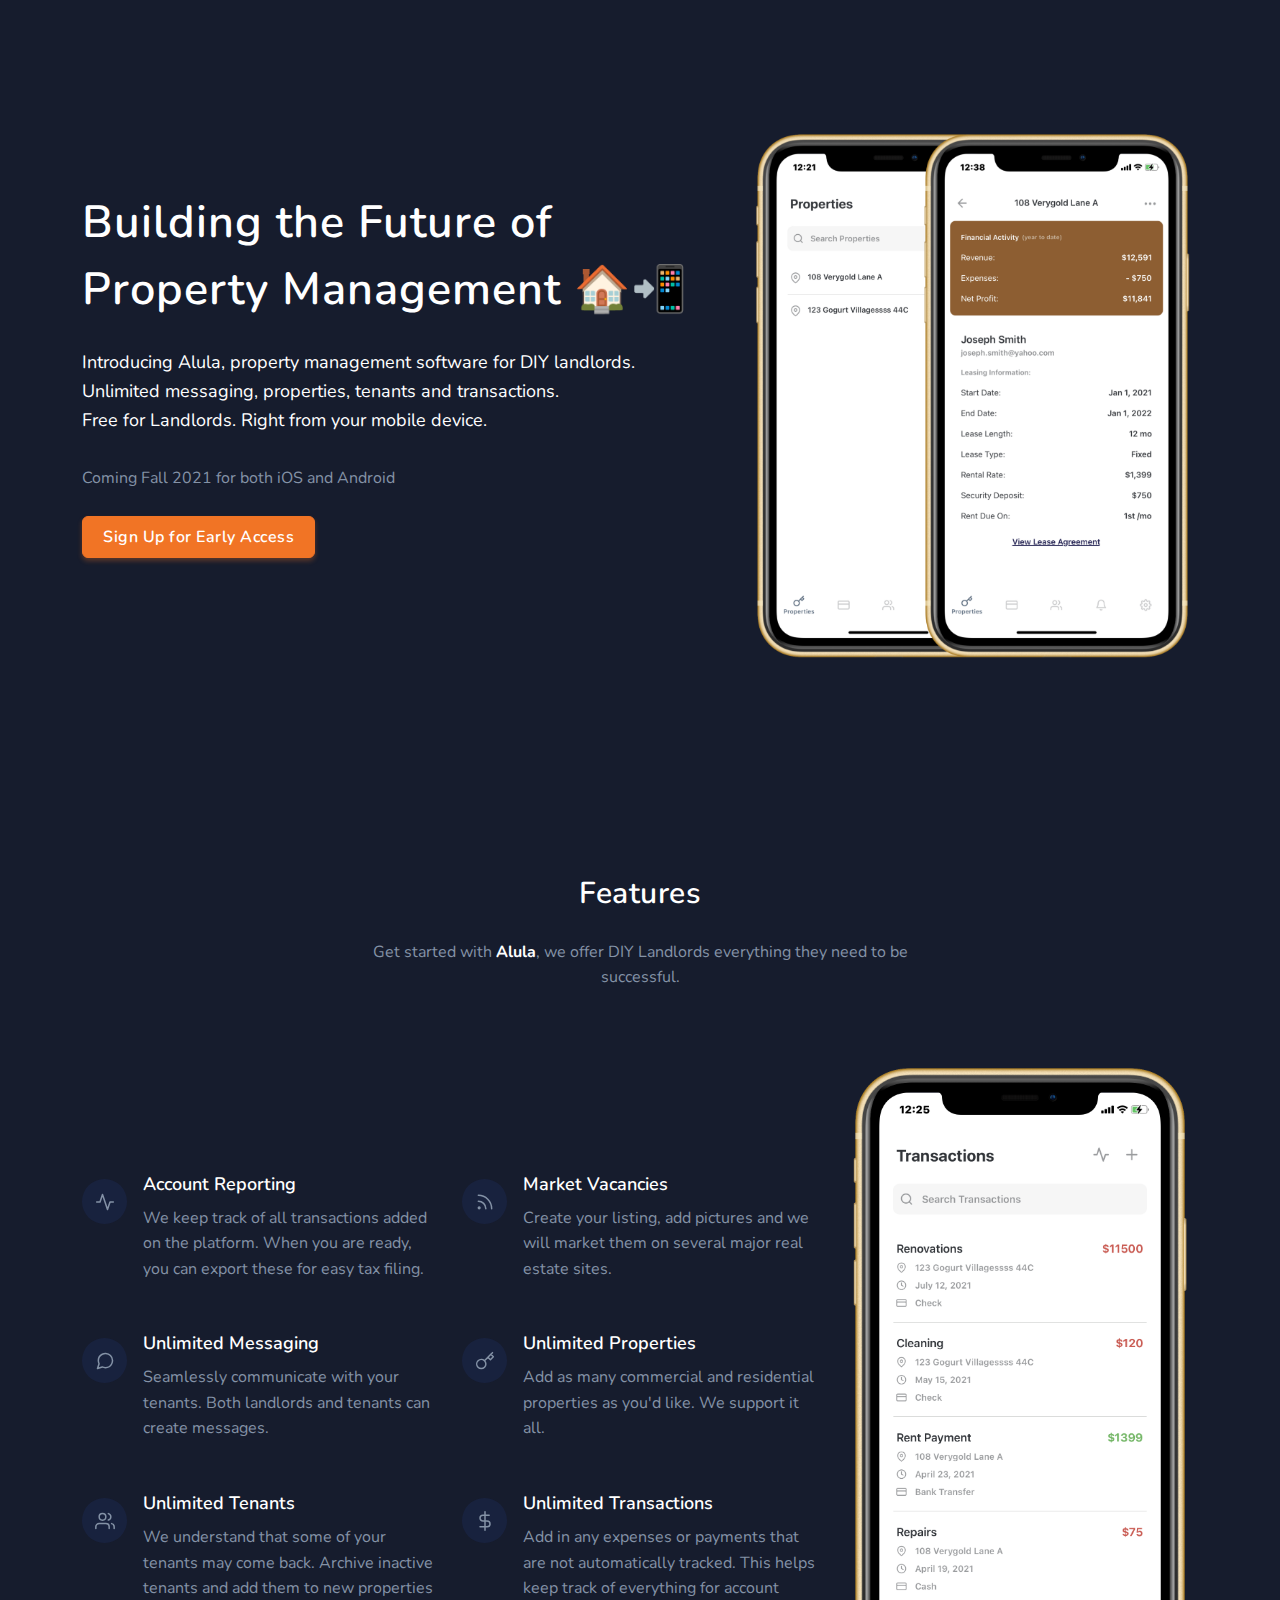
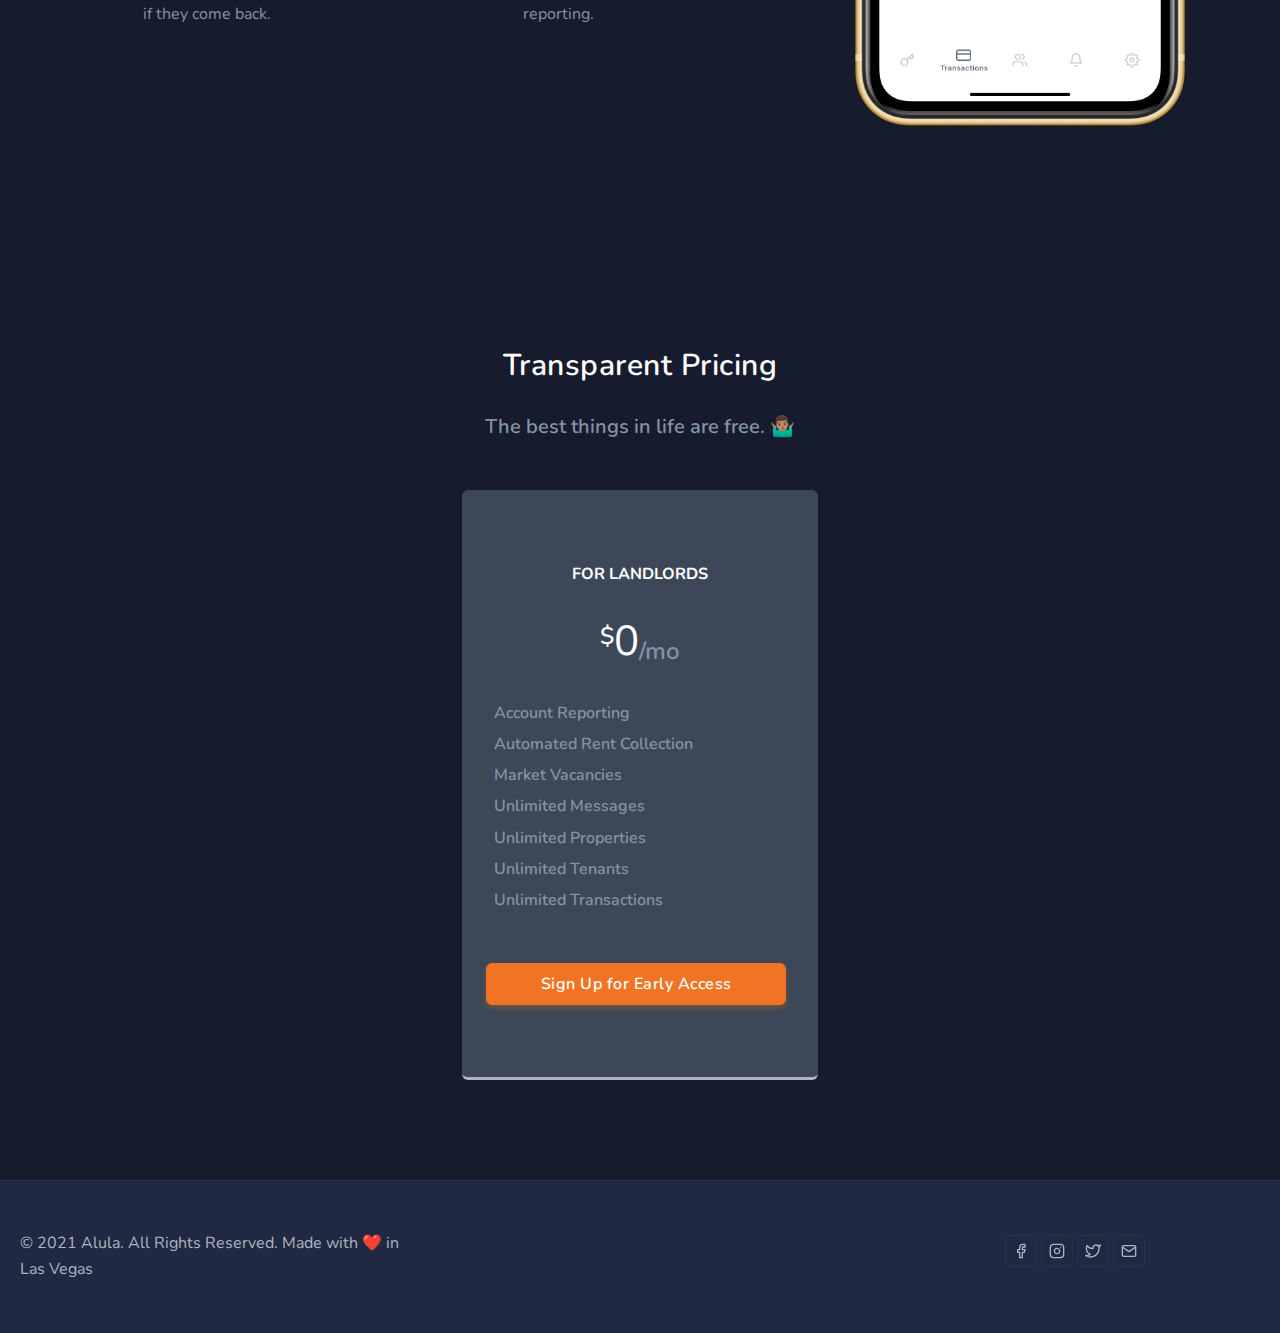
==== index.html @ 2b03d8ea "maybe its fixed" ====
<!DOCTYPE html>
<html lang="en">

    <head>
        <meta charset="utf-8" />
        <title>Property Management Software for DIY Landlords</title>
        <meta name="viewport" content="width=device-width, initial-scale=1.0">
        <meta name="description" content="Free Property Management Software for DIY Landlords" />
        <meta name="keywords" content="Property Management, Realestate, Software, Landlord, Tenant, Mobile" />
        <meta name="author" content="Kane Toomer" />
        <meta name="email" content="kane@alulapm.com" />
        <meta name="website" content="https://alulapm.com" />
        <meta name="Version" content="v1.0" />
        <!-- favicon -->
        <link rel="shortcut icon" href="./images/Logo_color.svg">
        <!-- Bootstrap -->
        <link href="css/bootstrap.min.css" rel="stylesheet" type="text/css" />
        <!-- tobii css -->
        <link href="css/tobii.min.css" rel="stylesheet" type="text/css" />
        <!-- Icons -->
        <link href="css/materialdesignicons.min.css" rel="stylesheet" type="text/css" />
        <link rel="stylesheet" href="https://unicons.iconscout.com/release/v3.0.6/css/line.css">
        <!-- Slider -->               
        <link rel="stylesheet" href="css/tiny-slider.css"/> 
        <!-- Main Css -->
        <link href="css/style.css" rel="stylesheet" type="text/css" id="theme-opt" />
        <link href="css/colors/default.css" rel="stylesheet" id="color-opt">
    </head>

    <body>
        <!-- LOADER -->
        <div id="preloader">
            <div id="status">
                <div class="spinner">
                    <div class="double-bounce1"></div>
                    <div class="double-bounce2"></div>
                </div>
            </div>
        </div>
        <!-- END LOADER -->
        
        <!-- NAVBAR START -->
        <header class="bg-black">
            <div class="container">
                <!-- Logo container-->
                <a href="index.html">
                    <img src="./images/logo_color.png" class="mt-2" height="65" alt="">
                </a>
                <!-- <div class="buy-button">
                    <a href="https://ul243oj69zu.typeform.com/to/nl8IbrWs" target="_blank">
                        <a href="javascript:void(0)" class="btn btn-primary login-btn-primary mt-2"><i class="uil uil-apple"></i> App Store</a>
                        <a href="javascript:void(0)" class="btn btn-outline-light login-btn-light mt-2"><i class="uil uil-apple"></i> App Store</a>
                        <a href="javascript:void(0)" class="btn btn-primary login-btn-primary mt-2"><i class="uil uil-google-play"></i> Play Store</a>
                        <a href="javascript:void(0)" class="btn btn-outline-light login-btn-light mt-2"><i class="uil uil-google-play"></i> Play Store</a>
                    </a>
                </div> -->
                <!--end login button-->
                <!-- End Logo container-->
                <!-- <div class="menu-extras">
                    <div class="menu-item"> -->
                        <!-- Mobile menu toggle-->
                        <!-- <a class="navbar-toggle" id="isToggle" onclick="toggleMenu()">
                            <div class="lines">
                                <span></span>
                                <span></span>
                                <span></span>
                            </div>
                        </a> -->
                        <!-- End mobile menu toggle-->
                    <!-- </div>
                </div> -->
        
                <!-- <div id="navigation"> -->
                    <!-- Navigation Menu-->   
                    <!-- <ul class="navigation-menu nav-light">                         -->

                        <!-- Features Tab -->
                        <!-- <li><a href="#features" class="sub-menu-item">Features</a></li> -->

                        <!-- Pricing Tab -->
                        <!-- <li><a href="#pricing" class="sub-menu-item">Pricing</a></li> -->

                        <!-- Contact Tab -->
                        <!-- <li><a href="#contact" class="sub-menu-item">Contact</a></li> -->

                        <!-- TENANTS TAB -->
                        <!-- <li class="has-submenu parent-menu-item">
                            <a href="javascript:void(0)">For Tenants</a><span class="menu-arrow"></span>
                            <ul class="submenu">
                                <li><a href="javascript:void(0)" class="sub-menu-item"></i>Download for iOS</a></li>
                                <li><a href="javascript:void(0)" class="sub-menu-item"></i>Download for Android</a></li>
                            </ul>
                        </li> -->

                        <!-- RESOURCES TAB -->
                        <!-- <li class="has-submenu parent-menu-item">
                            <a href="javascript:void(0)">Resources</a><span class="menu-arrow"></span>
                            <ul class="submenu">
                                <li><a href="javascript:void(0)" class="sub-menu-item">How to Add Properties</a></li>
                                <li><a href="javascript:void(0)" class="sub-menu-item">How to Add Expenses</a></li>
                                <li><a href="javascript:void(0)" class="sub-menu-item">How to Add Tenants</a></li>
                                <li><a href="javascript:void(0)" class="sub-menu-item">How to Enable Notifications</a></li>
                                <li><a href="javascript:void(0)" class="sub-menu-item">How to Export Reports</a></li>
                                <li><a href="javascript:void(0)" class="sub-menu-item">How to Update Payment Info</a></li>
                            </ul>
                        </li> -->

                    <!-- </ul> -->
                    <!--end navigation menu-->
                <!-- </div> -->
                <!--end navigation-->
            </div>
            <!--end container-->
        </header>
        <!--end header-->
        <!-- END NAVBAR -->
        <!-- Hero Start -->
        <section class="bg-half-100 bg-black" style="background: url('') center;">
            <div class="container">
                <div class="row align-items-center">
                    <div class="col-lg-7 col-sm-12">
                        <div class="title-heading">
                            <h1 class="heading text-white mb-4">Building the Future of Property Management 🏠📲</h1>
                            <p class="para-desc text-white">Introducing Alula, property management software for DIY landlords. <br> Unlimited messaging, properties, tenants and transactions. <br>Free for Landlords. Right from your mobile device.</p>
                            <div class="mt-4 pt-2">
                                <p class="text-muted">Coming Fall 2021 for both iOS and Android</p>
                                <a href="https://ul243oj69zu.typeform.com/to/nl8IbrWs" class="btn btn-warning my-2 mb-5 me-2">Sign Up for Early Access</a>
                                <!-- <p class="text-white">For DIY Landlords, Download Alula:</p>
                                <a href="javascript:void(0)" class="btn btn-outline-light my-2 mb-5 me-2"><i class="uil uil-apple"></i> App Store</a>
                                <a href="javascript:void(0)" class="btn btn-outline-light mt-2 mb-5 me-2"><i class="uil uil-google-play"></i> Play Store</a> -->
                            </div>
                        </div>
                    </div><!--end col-->

                    <div class="col-lg-5 col-md-6 col-12">
                        <img src="./images/MockUpGroup.png" alt="" class="img-fluid">
                    </div><!--end col-->
                </div><!--end row-->
            </div> <!--end container-->
        </section><!--end section-->
        <!-- <div class="position-relative">
            <div class="shape overflow-hidden text-white">
                <svg viewBox="0 0 2880 48" fill="none" xmlns="http://www.w3.org/2000/svg">
                    <path d="M0 48H1437.5H2880V0H2160C1442.5 52 720 0 720 0H0V48Z" fill="currentColor"></path>
                </svg>
            </div>
        </div> -->
        <!-- END HERO -->

        <!-- Features Start -->
        <section class="section bg-black" id="features">
            <div class="container">
                <div class="row justify-content-center">
                    <div class="col-12 text-center">
                        <div class="section-title mb-4 pb-2">
                            <h4 class="title text-white mb-4">Features</h4>
                            <p class="text-muted para-desc mb-0 mx-auto">Get started with <span class="text-white fw-bold">Alula</span>, we offer DIY Landlords everything they need to be successful.</p>
                        </div>
                    </div><!--end col-->
                </div><!--end row-->

                <div class="row justify-content-center align-items-center">
                    <div class="col-lg-8 col-md-8">
                        <div class="row mt-4 pt-2">

                            <!-- Account Reporting -->
                            <div class="col-md-6 col-12">
                                <div class="d-flex features pt-4 pb-4">
                                    <div class="icon text-center rounded-circle text-primary me-3 mt-2">
                                        <i data-feather="activity" class="fea icon-ex-md text-muted"></i>
                                    </div>
                                    <div class="flex-1">
                                        <h4 class="title text-white">Account Reporting</h4>
                                        <p class="text-muted para mb-0">We keep track of all transactions added on the platform. When you are ready, you can export these for easy tax filing.</p>
                                    </div>
                                </div>
                            </div><!--end col-->
                            
                            <!-- Marketing Vacancies -->
                            <div class="col-md-6 col-12">
                                <div class="d-flex features pt-4 pb-4">
                                    <div class="icon text-center rounded-circle text-primary me-3 mt-2">
                                        <i data-feather="rss" class="fea icon-ex-md text-muted"></i>
                                    </div>
                                    <div class="flex-1">
                                        <h4 class="title text-white">Market Vacancies</h4>
                                        <p class="text-muted para mb-0">Create your listing, add pictures and we will market them on several major real estate sites.</p>
                                    </div>
                                </div>
                            </div>
                            
                            <div class="col-md-6 col-12">
                                <div class="d-flex features pt-4 pb-4">
                                    <div class="icon text-center rounded-circle text-primary me-3 mt-2">
                                        <i data-feather="message-circle" class="fea icon-ex-md text-muted"></i>
                                    </div>
                                    <div class="flex-1">
                                        <h4 class="title text-white">Unlimited Messaging</h4>
                                        <p class="text-muted para mb-0">Seamlessly communicate with your tenants. Both landlords and tenants can create messages.</p>
                                    </div>
                                </div>
                            </div><!--end col-->
                            
                            <div class="col-md-6 col-12">
                                <div class="d-flex features pt-4 pb-4">
                                    <div class="icon text-center rounded-circle text-primary me-3 mt-2">
                                        <i data-feather="key" class="fea icon-ex-md text-muted"></i>
                                    </div>
                                    <div class="flex-1">
                                        <h4 class="title text-white">Unlimited Properties</h4>
                                        <p class="text-muted para mb-0">Add as many commercial and residential properties as you'd like. We support it all.</p>
                                    </div>
                                </div>
                            </div><!--end col-->
                            
                            <div class="col-md-6 col-12">
                                <div class="d-flex features pt-4 pb-4">
                                    <div class="icon text-center rounded-circle text-primary me-3 mt-2">
                                        <i data-feather="users" class="fea icon-ex-md text-muted"></i>
                                    </div>
                                    <div class="flex-1">
                                        <h4 class="title text-white">Unlimited Tenants</h4>
                                        <p class="text-muted para mb-0">We understand that some of your tenants may come back. Archive inactive tenants and add them to new properties if they come back.</p>
                                    </div>
                                </div>
                            </div><!--end col-->
                            
                            <div class="col-md-6 col-12">
                                <div class="d-flex features pt-4 pb-4">
                                    <div class="icon text-center rounded-circle text-primary me-3 mt-2">
                                        <i data-feather="dollar-sign" class="fea icon-ex-md text-muted"></i>
                                    </div>
                                    <div class="flex-1">
                                        <h4 class="title text-white">Unlimited Transactions</h4>
                                        <p class="text-muted para mb-0">Add in any expenses or payments that are not automatically tracked. This helps keep track of everything for account reporting.</p>
                                    </div>
                                </div>
                            </div><!--end col-->
                        </div><!--end row-->
                    </div><!--end col-->

                    <div class="col-lg-4 col-md-4 col-12 mt-4 pt-2 text-center text-md-end">
                        <img src="./images/transactionMockUp.png" class="img-fluid" alt="">
                    </div><!--end col-->
                </div><!--end row-->
            </div><!--end container-->
        </section><!--end section-->
        <!-- Feature End -->

        
        <!-- Price Start -->
        <section class="section bg-black" id="pricing">
            <div class="container">
                <div class="row justify-content-center">
                    <div class="col-12 text-center">
                        <div class="section-title mb-4 pb-2">
                            <h4 class="title text-white mb-4">Transparent Pricing</h4>
                            <h5 class="text-muted para-desc mb-0 mx-auto">The best things in life are free. 🤷🏽‍♂️</h5>
                        </div>
                    </div><!--end col-->
                </div><!--end row-->

                <div class="row align-items-center">
                    <div class="col-md-4 col-12 mt-4 pt-2"></div><!--end col-->

                    <div class="col-md-4 col-12 mt-2 pt-2">
                        <div class="card pricing-rates bg-dark py-5 border-0 rounded">
                            <div class="card-body">
                                <h6 class="title fw-bold text-uppercase text-white mb-4 text-center">For Landlords</h6>
                                <div class="d-flex justify-content-center mb-4">
                                    <span class="h4 mb-0 mt-2 text-white">$</span>
                                    <span class="price h1 mb-0 text-white">0</span>
                                    <span class="h4 align-self-end mb-1 text-muted">/mo</span>
                                </div>
                                
                                <ul class="list-unstyled mb-0 ps-0">
                                    <li class="h6 text-muted mb-0"><span class="text-white h5 me-2"><i class="uil uil-check-circle align-middle"></i></span>Account Reporting</li>
                                    <li class="h6 text-muted mb-0"><span class="text-white h5 me-2"><i class="uil uil-check-circle align-middle"></i></span>Automated Rent Collection</li>
                                    <li class="h6 text-muted mb-0"><span class="text-white h5 me-2"><i class="uil uil-check-circle align-middle"></i></span>Market Vacancies</li>
                                    <li class="h6 text-muted mb-0"><span class="text-white h5 me-2"><i class="uil uil-check-circle align-middle"></i></span>Unlimited Messages</li>
                                    <li class="h6 text-muted mb-0"><span class="text-white h5 me-2"><i class="uil uil-check-circle align-middle"></i></span>Unlimited Properties</li>
                                    <li class="h6 text-muted mb-0"><span class="text-white h5 me-2"><i class="uil uil-check-circle align-middle"></i></span>Unlimited Tenants</li>
                                    <li class="h6 text-muted mb-0"><span class="text-white h5 me-2"><i class="uil uil-check-circle align-middle"></i></span>Unlimited Transactions</li>
                                </ul>
                                <a href="https://ul243oj69zu.typeform.com/to/nl8IbrWs" class="btn btn-warning mt-5 me-2 d-flex justify-content-center">Sign Up for Early Access</a>
                            </div>
                        </div>
                    </div><!--end col-->
                </div><!--end row-->
            </div><!--end container-->
        </section><!--end section-->
        <!-- Price End -->
        
        
        <!-- CONTACT -->
        <!-- <section class='section bg-light' id='contact'>
            <div class="row pt-md-4 justify-content-center">
                <div class="col-12 text-center">
                    <div class="section-title">
                        <h4 class="title mb-4">Want to get in touch?</h4>
                    </div>
                </div>
            </div>

            <div class="container mt-100 mt-60 pb-5">
                <div class="row align-items-center">
                    <div class="col-lg-5 col-md-6 mt-4 mt-sm-0 pt-2 pt-sm-0 order-2 order-md-1">
                        <img src="./images/contact.svg" class="img-fluid rounded-md shadow-lg" alt="">
                    </div>

                    <div class="col-lg-7 col-md-6 order-1 order-md-2">
                        <div class="title-heading ms-lg-4">
                            <h4 class="mb-4">Contact Details</h4>
                            <p class="text-muted mb-0 para-desc">Get started with <span class="text-primary fw-bold">Alula</span>, we provide everything you need to be successful as an independent landlord.</p>
                            <div class="d-flex contact-detail align-items-center mt-3">
                                <div class="icon">
                                    <i data-feather="mail" class="fea icon-m-md text-dark me-3"></i>
                                </div>
                                <div class="flex-1 content">
                                    <h6 class="title fw-bold mb-0">For All Inquiries</h6>
                                    <a href="mailto:kane@alulapm.com" class="text-primary">kane@alulapm.com</a>
                                </div>
                            </div> -->

                            <!-- <div class="d-flex contact-detail align-items-center mt-3">
                                <div class="icon">
                                    <i data-feather="help-circle" class="fea icon-m-md text-dark me-3"></i>
                                </div>
                                <div class="flex-1 content">
                                    <h6 class="title fw-bold mb-0">Help & Support</h6>
                                    <a href="mailto:kane@alulapm.com" class="text-primary">support@alulapm.com</a>
                                </div>
                            </div> -->
                            
                            <!-- <div class="d-flex contact-detail align-items-center mt-3">
                                <div class="icon">
                                    <i data-feather="phone" class="fea icon-m-md text-dark me-3"></i>
                                </div>
                                <div class="flex-1 content">
                                    <h6 class="title fw-bold mb-0">Phone</h6>
                                    <a href="tel:+1534-468-854" class="text-primary">+1 534-468-854</a>
                                </div>
                            </div> -->
                            
                            <!-- <div class="d-flex contact-detail align-items-center mt-3">
                                <div class="icon">
                                    <i data-feather="map-pin" class="fea icon-m-md text-dark me-3"></i>
                                </div>
                                <div class="flex-1 content">
                                    <h6 class="title fw-bold mb-0">Mailing Address</h6>
                                    <a class="text-primary">555 Main Pkwy, Las Vegas, NV, 89107</a>
                                </div>
                            </div> -->
                        <!-- </div>
                    </div>
                </div>
            </div>
        </section> -->
        <!-- CONTACT END -->

        <!-- <div class="position-relative">
            <div class="shape overflow-hidden text-footer">
                <svg viewBox="0 0 2880 48" fill="none" xmlns="http://www.w3.org/2000/svg">
                    <path d="M0 48H1437.5H2880V0H2160C1442.5 52 720 0 720 0H0V48Z" fill="currentColor"></path>
                </svg>
            </div>
        </div> -->

        <!-- Footer Start -->
        <!-- <footer class="footer">
            <div class="container">
                <div class="row">
                    <div class="col-lg-4 col-12 mb-0 mb-md-4 pb-0 pb-md-2">
                        <a href="#" class="logo-footer">
                            <img src="./images/logo.svg" height="80" alt="">
                        </a>
                        <p class="mt-4">Property Management Software for DIY Landlords.</p>
                        <ul class="list-unstyled social-icon foot-social-icon mb-4 mt-4">
                            <li class="list-inline-item"><a href="https://www.facebook.com/alulapropertymanagement" class="rounded"><i data-feather="facebook" class="fea icon-sm fea-social"></i></a></li>
                            <li class="list-inline-item"><a href="https://www.instagram.com/alulapm/" class="rounded"><i data-feather="instagram" class="fea icon-sm fea-social"></i></a></li>
                            <li class="list-inline-item"><a href="https://www.linkedin.com/company/alulapm/" class="rounded"><i data-feather="linkedin" class="fea icon-sm fea-social"></i></a></li>
                            <li class="list-inline-item"><a href="https://twitter.com/AlulaPM" class="rounded"><i data-feather="twitter" class="fea icon-sm fea-social"></i></a></li>
                            <li class="list-inline-item"><a href="" class="rounded"><i data-feather="mail" class="fea icon-sm fea-social"></i></a></li>
                        </ul>
                        <p class="text-white">Download Alula's Landlord App:</p>
                        <a href="javascript:void(0)" class="btn btn-outline-light mt-2 me-2"><i class="uil uil-apple"></i> App Store</a>
                        <a href="javascript:void(0)" class="btn btn-outline-light mt-2 me-2"><i class="uil uil-google-play"></i> Play Store</a>
                    </div> -->

                    <!-- EMPTY COLUMN -->
                    <!-- <div class="col-lg-2 col-md-4 col-12 mt-4 mt-sm-0 pt-2 pt-sm-0"></div> -->

                    <!-- DIY LANDLORD COLUMN -->
                    <!-- <div class="col-lg-4 col-md-4 col-12 mt-4 mt-sm-0 pt-2 pt-sm-0">
                        <h6 class="text-light footer-head">For Landlords</h6>
                        <ul class="list-unstyled footer-list mt-4">
                            <li><a href="javascript:void(0)" class="text-foot"><i class="uil uil-angle-right-b me-1"></i>Features</a></li>
                            <li><a href="javascript:void(0)" class="text-foot"><i class="uil uil-angle-right-b me-1"></i>Pricing</a></li>
                            <li><a href="javascript:void(0)" class="text-foot"><i class="uil uil-angle-right-b me-1"></i>Resources</a></li>
                        </ul>

                        <h6 class="text-light footer-head mt-4">For Tenants</h6>
                        <ul class="list-unstyled footer-list mt-4">
                            <li><a href="javascript:void(0)" class="text-foot"><i class="uil uil-angle-right-b me-1"></i>Download iOS</a></li>
                            <li><a href="javascript:void(0)" class="text-foot"><i class="uil uil-angle-right-b me-1"></i>Download Android</a></li>
                        </ul>
                    </div> -->

                    <!-- COMPANY COLUMN -->
                    <!-- <div class="col-lg-2 col-md-4 col-12 mt-4 mt-sm-0 pt-2 pt-sm-0">
                        <h6 class="text-light footer-head">Company</h6>
                        <ul class="list-unstyled footer-list mt-4">
                            <li><a href="javascript:void(0)" class="text-foot"><i class="uil uil-angle-right-b me-1"></i> About us</a></li>
                            <li><a href="javascript:void(0)" class="text-foot"><i class="uil uil-angle-right-b me-1"></i> Careers</a></li>
                            <li><a href="#features" class="text-foot"><i class="uil uil-angle-right-b me-1"></i>Features</a></li>
                            <li><a href="#pricing" class="text-foot"><i class="uil uil-angle-right-b me-1"></i>Pricing</a></li>
                            <li><a href="#contact" class="text-foot"><i class="uil uil-angle-right-b me-1"></i> Contact</a></li>
                            <li><a href="javascript:void(0)" class="text-foot"><i class="uil uil-angle-right-b me-1"></i> FAQ</a></li>
                            <li><a href="javascript:void(0)" class="text-foot"><i class="uil uil-angle-right-b me-1"></i> Press</a></li>
                            <li><a href="javascript:void(0)" class="text-foot"><i class="uil uil-angle-right-b me-1"></i> Privacy Policy</a></li>
                            <li><a href="javascript:void(0)" class="text-foot"><i class="uil uil-angle-right-b me-1"></i> Terms of Services</a></li>
                        </ul>
                    </div>
                    
                </div>
            </div>
        </footer> -->

        <footer class="footer footer-bar">
            <div class="container-fluid text-center mx-2">
                <div class="row align-items-center">
                    <div class="col-sm-4">
                        <div class="text-sm-start">
                            <p class="mb-0">© 2021 Alula. All Rights Reserved. Made with ❤️ in Las Vegas</p>
                        </div>
                    </div><!--end col-->
                    <div class="col-sm-4"></div>
                    <div class="col-sm-4">
                        <ul class="list-unstyled social-icon foot-social-icon mb-4 mt-4">
                            <li class="list-inline-item"><a href="https://www.facebook.com/alulapropertymanagement" class="rounded"><i data-feather="facebook" class="fea icon-sm fea-social"></i></a></li>
                            <li class="list-inline-item"><a href="https://www.instagram.com/alulapm/" class="rounded"><i data-feather="instagram" class="fea icon-sm fea-social"></i></a></li>
                            <!-- <li class="list-inline-item"><a href="https://www.linkedin.com/company/alulapm/" class="rounded"><i data-feather="linkedin" class="fea icon-sm fea-social"></i></a></li> -->
                            <li class="list-inline-item"><a href="https://twitter.com/AlulaPM" class="rounded"><i data-feather="twitter" class="fea icon-sm fea-social"></i></a></li>
                            <li class="list-inline-item"><a href="mailto:kane@alulapm.com" class="rounded"><i data-feather="mail" class="fea icon-sm fea-social"></i></a></li>
                        </ul>
                    </div><!--end col-->
                    
                </div><!--end row-->
            </div><!--end container-->
        </footer><!--end footer-->
        <!-- Footer End -->

        <!-- Back to top -->
        <a href="#" onclick="topFunction()" id="back-to-top" class="btn btn-icon btn-primary back-to-top"><i data-feather="arrow-up" class="icons"></i></a>
        <!-- Back to top -->

        

        <!-- javascript -->
        <script src="js/bootstrap.bundle.min.js"></script>
        <!-- SLIDER -->
        <script src="js/tiny-slider.js "></script>
        <!-- tobii js -->
        <script src="js/tobii.min.js "></script>
        <!-- Icons -->
        <script src="js/feather.min.js"></script>
        <!-- Main Js -->
        <script src="js/plugins.init.js"></script><!--Note: All init js like tiny slider, counter, countdown, maintenance, lightbox, gallery, swiper slider, aos animation etc.-->
        <script src="js/app.js"></script><!--Note: All important javascript like page loader, menu, sticky menu, menu-toggler, one page menu etc. -->
    </body>
</html>
---- css/tobii.min.css ----
:root{--base-font-size:18px;--transition-duration:0.3s;--transition-timing-function:cubic-bezier(0.19,1,0.22,1);--zoom-icon-background:rgba(25,41,56,0.94);--zoom-icon-color:#fff;--lightbox-background:rgba(25,41,56,0.94);--lightbox-z-index:1337;--caption-background:hsla(0,0%,100%,0.94);--caption-color:#192938;--counter-background:transparent;--counter-color:#fff;--button-background:transparent;--button-color:#fff;--loader-color:#fff;--slide-max-height:85vh;--slide-max-width:85vw}.tobii-zoom{border:0;box-shadow:none;display:inline-block;position:relative;text-decoration:none}.tobii-zoom img{display:block}.tobii-zoom__icon{align-items:center;background-color:var(--zoom-icon-background);top:.44444em;color:var(--zoom-icon-color);display:flex;height:1.77778em;justify-content:center;line-height:1;position:absolute;right:.44444em;width:1.77778em}.tobii-zoom__icon svg{fill:none;height:1.33333em;pointer-events:none;stroke-linecap:round;stroke-linejoin:round;stroke-width:1.5;stroke:currentColor;width:1.33333em}.tobii-is-open{overflow-y:hidden}.tobii{background-color:var(--lightbox-background);bottom:0;box-sizing:border-box;contain:strict;font-size:var(--base-font-size);left:0;line-height:1.5;overflow:hidden;position:fixed;right:0;top:0;z-index:var(--lightbox-z-index)}.tobii[aria-hidden=true]{display:none}.tobii *,.tobii :after,.tobii :before{box-sizing:inherit}.tobii__slider{bottom:0;left:0;position:absolute;right:0;top:0;will-change:transform}.tobii__slider[aria-hidden=true]{display:none}@media screen and (prefers-reduced-motion:no-preference){.tobii__slider--animate:not(.tobii__slider--is-dragging){transition-duration:var(--transition-duration);transition-property:transform;transition-timing-function:var(--transition-timing-function)}}.tobii__slider--is-draggable [data-type]{cursor:grab}.tobii__slider--is-dragging [data-type]{cursor:grabbing}.tobii__slide{align-items:center;display:flex;height:100%;justify-content:center;width:100%}.tobii__slide:not(.tobii__slide--is-active){visibility:hidden}@media screen and (prefers-reduced-motion:no-preference){.tobii__slide:not(.tobii__slide--is-active){transition-duration:var(--transition-duration);transition-property:visibility;transition-timing-function:var(--transition-timing-function)}}.tobii__slide [data-type]{max-height:var(--slide-max-height);max-width:var(--slide-max-width);overflow:hidden;overflow-y:auto;overscroll-behavior:contain}.tobii__slide iframe,.tobii__slide video{display:block!important}.tobii__slide figure{margin:0;position:relative}.tobii__slide figure>img{display:block;height:auto;max-height:var(--slide-max-height);max-width:var(--slide-max-width);width:auto}.tobii__slide figure>figcaption{background-color:var(--caption-background);bottom:0;color:var(--caption-color);padding:.22222em .44444em;position:absolute;white-space:pre-wrap;width:100%}.tobii__slide [data-type=html] video{cursor:auto;max-height:var(--slide-max-height);max-width:var(--slide-max-width)}.tobii__slide [data-type=iframe]{-webkit-overflow-scrolling:touch;transform:translateZ(0)}.tobii__slide [data-type=iframe] iframe{height:var(--slide-max-height);width:var(--slide-max-width)}.tobii__btn{-webkit-appearance:none;appearance:none;background-color:var(--button-background);border:.05556em solid transparent;color:var(--button-color);cursor:pointer;font:inherit;line-height:1;margin:0;opacity:.5;padding:0;position:absolute;touch-action:manipulation;will-change:opacity;z-index:1}@media screen and (prefers-reduced-motion:no-preference){.tobii__btn{transition-duration:var(--transition-duration);transition-property:opacity,transform;transition-timing-function:var(--transition-timing-function);will-change:opacity,transform}}.tobii__btn svg{fill:none;height:3.33333em;pointer-events:none;stroke-linecap:round;stroke-linejoin:round;stroke-width:1;stroke:currentColor;width:3.33333em}.tobii__btn:active,.tobii__btn:focus,.tobii__btn:hover{opacity:1}.tobii__btn--next,.tobii__btn--previous{top:50%;transform:translateY(-50%)}.tobii__btn--previous{left:.88889em}.tobii__btn--next{right:.88889em}.tobii__btn--close{right:.88889em;top:.88889em}.tobii__btn:disabled,.tobii__btn[aria-hidden=true]{display:none}.tobii__counter{background-color:var(--counter-background);color:var(--counter-color);font-size:1.11111em;left:1em;line-height:1;position:absolute;top:2.22222em;z-index:1}.tobii__counter[aria-hidden=true]{display:none}.tobii__loader{display:inline-block;height:5.55556em;left:50%;position:absolute;top:50%;transform:translate(-50%,-50%);width:5.55556em}.tobii__loader:before{animation:spin 1s infinite;border-radius:100%;border:.22222em solid #949ba3;border-top:.22222em solid var(--loader-color);bottom:0;content:"";left:0;position:absolute;right:0;top:0;z-index:1}@keyframes spin{to{transform:rotate(1turn)}}
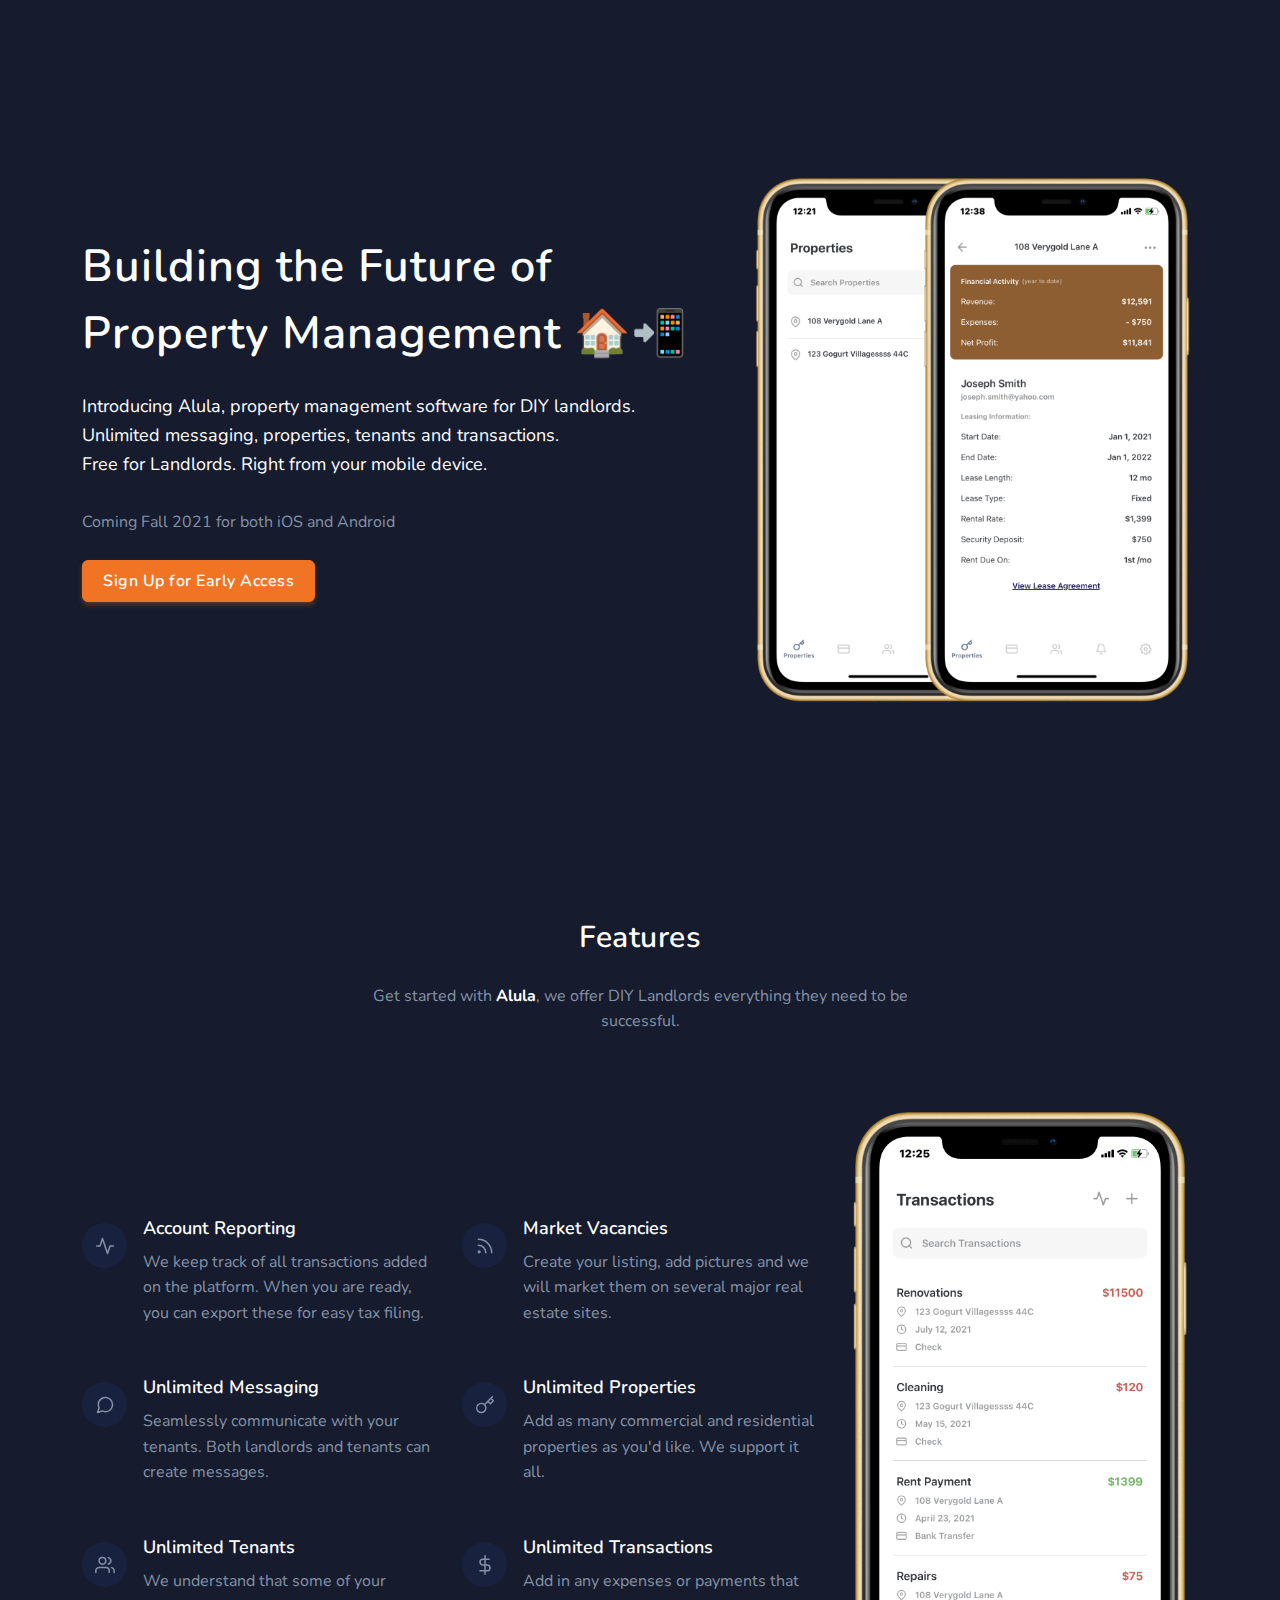
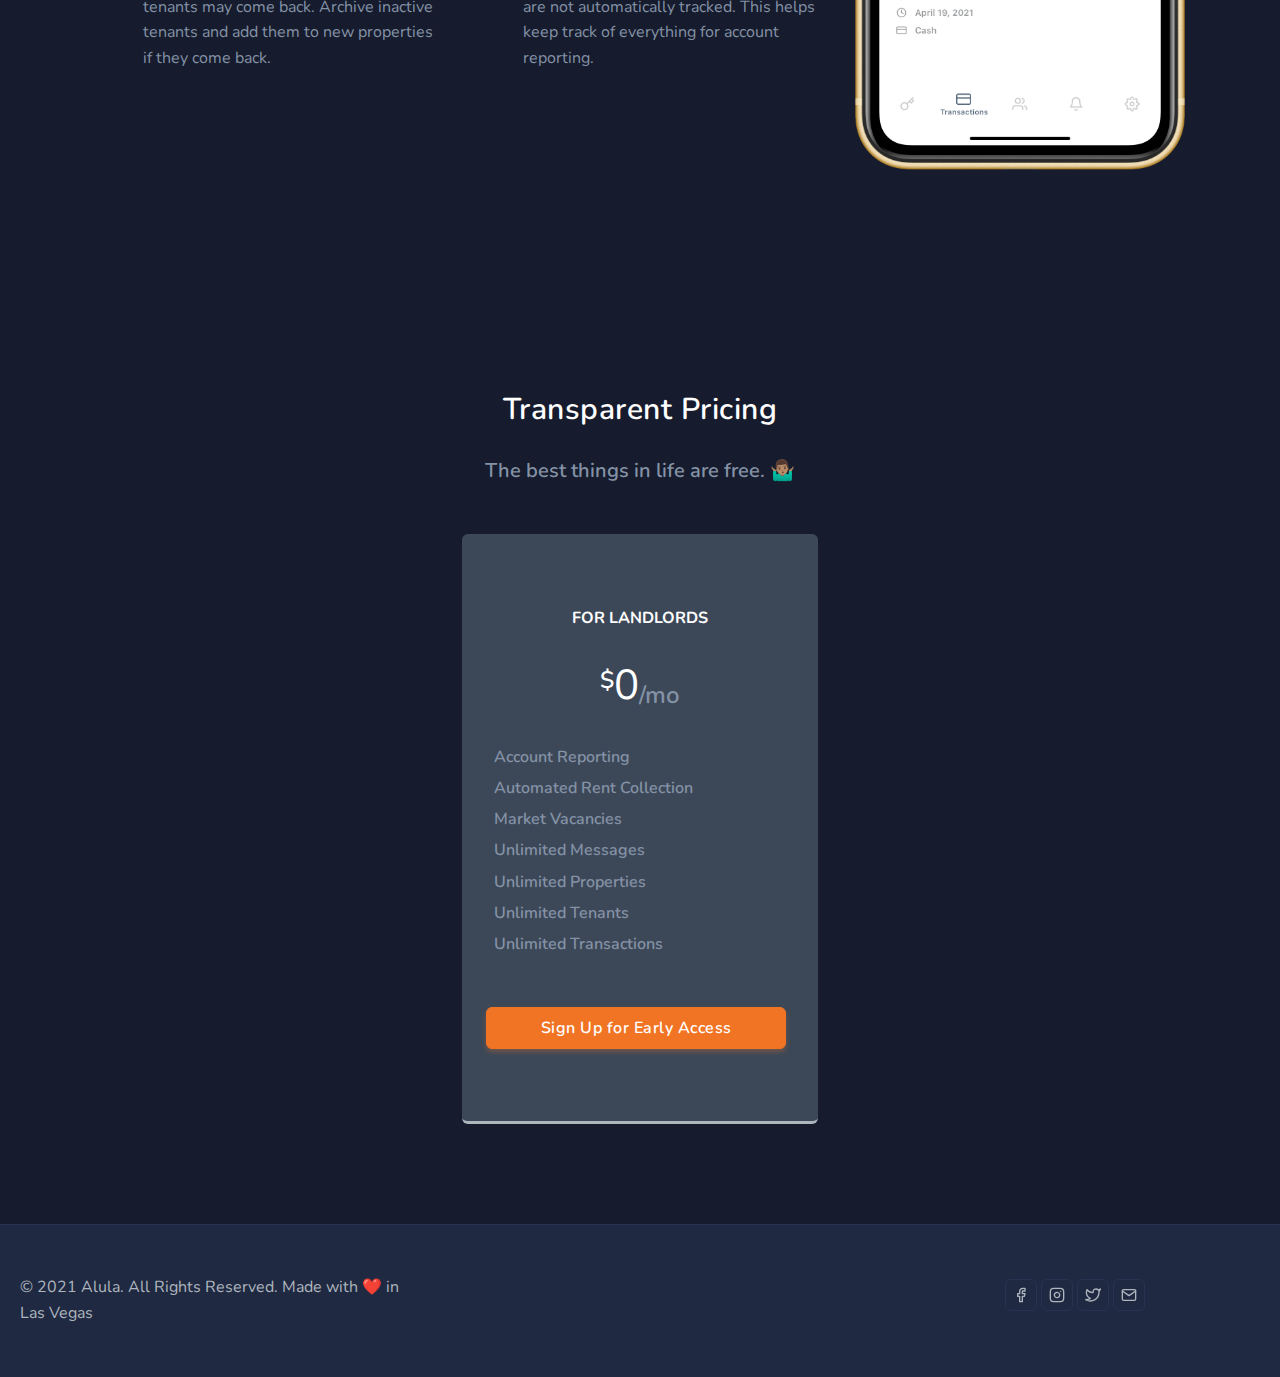
==== commit 12de7274: "well well well" ====
--- a/index.html
+++ b/index.html
@@ -44,8 +44,10 @@
         <header class="bg-black">
             <div class="container">
                 <!-- Logo container-->
-                <a href="index.html">
-                    <img src="./images/logo_color.png" class="mt-2" height="65" alt="">
+                <a class="logo" href="index.html">
+                    <span class="logo-light-mode">
+                        <img src="./images/logo_color.png" class="l-light l-dark mt-2" height="65" alt="">
+                    </span>
                 </a>
                 <!-- <div class="buy-button">
                     <a href="https://ul243oj69zu.typeform.com/to/nl8IbrWs" target="_blank">
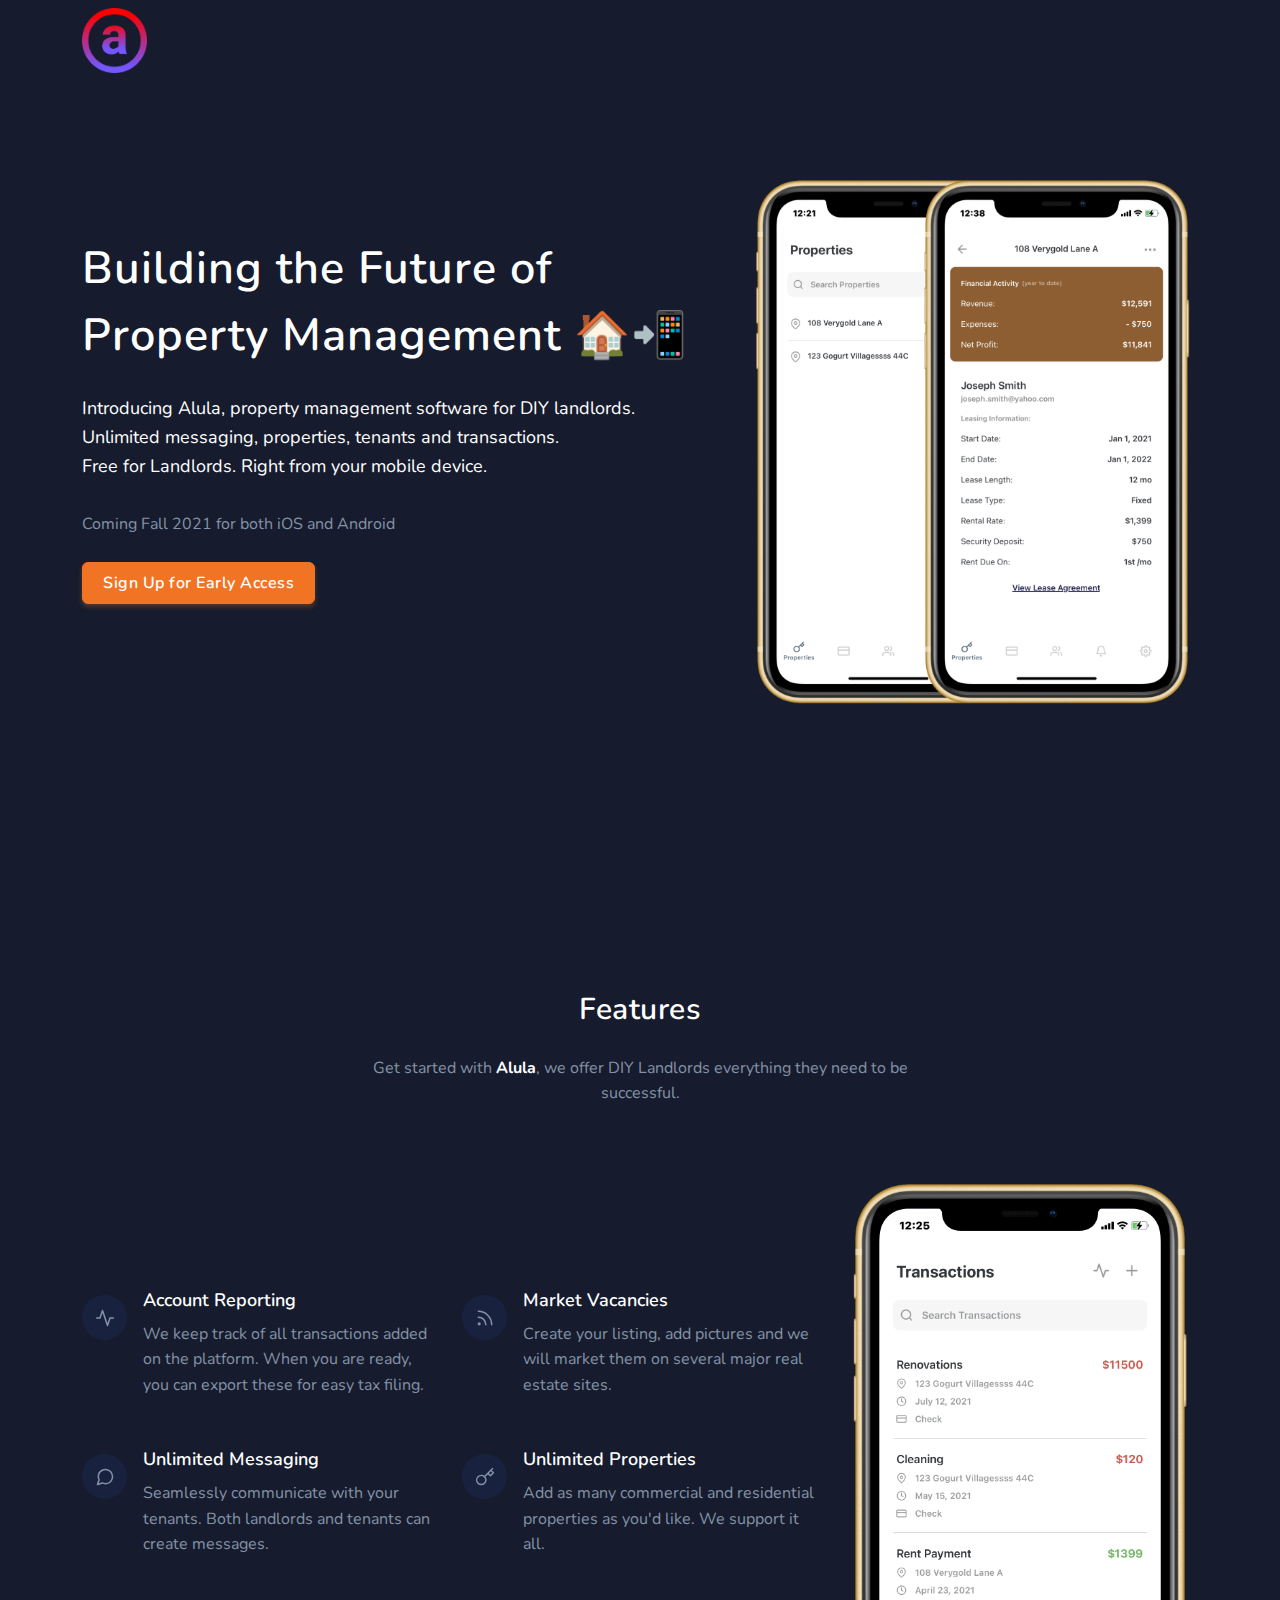
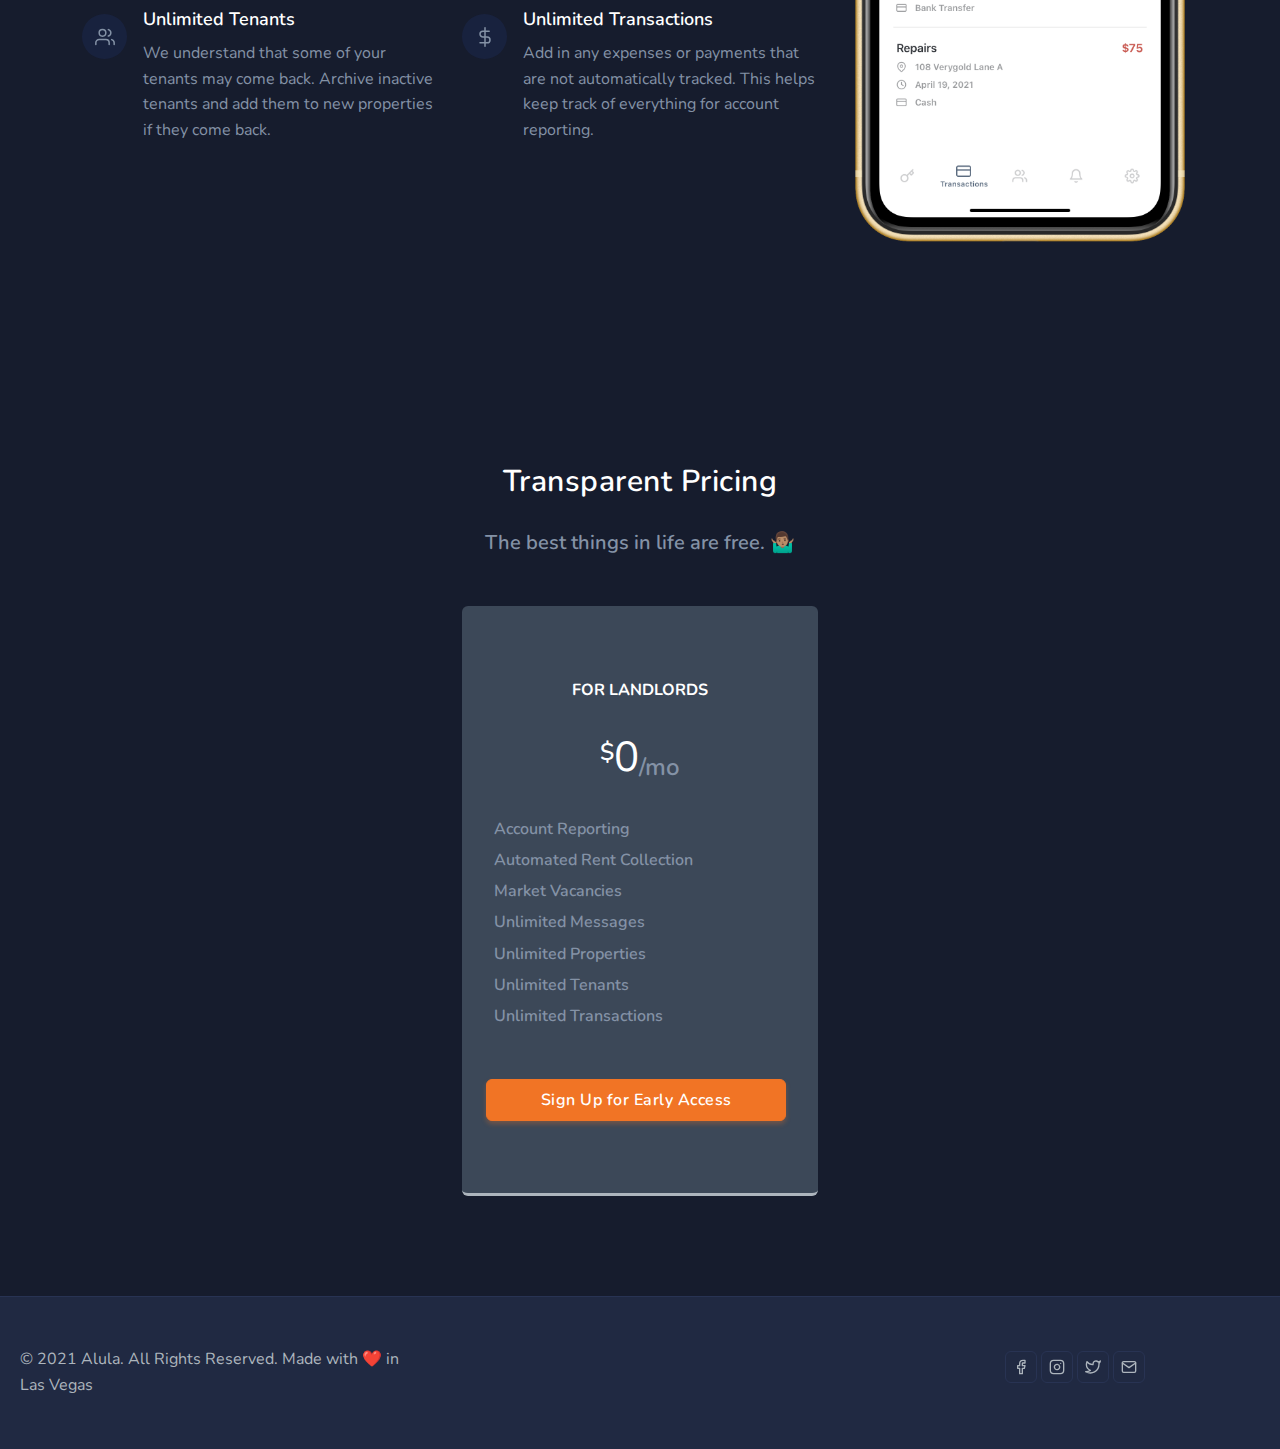
==== commit f22a8beb: ";lkj" ====
--- a/index.html
+++ b/index.html
@@ -41,12 +41,12 @@
         <!-- END LOADER -->
         
         <!-- NAVBAR START -->
-        <header class="bg-black">
+        <header id="topnav" class="defaultscroll sticky bg-black">
             <div class="container">
                 <!-- Logo container-->
                 <a class="logo" href="index.html">
-                    <span class="logo-light-mode">
-                        <img src="./images/logo_color.png" class="l-light l-dark mt-2" height="65" alt="">
+                    <span class="logo-dark-mode">
+                        <img src="./images/Logo_color.png" class="l-dark mt-2" height="65" alt="">
                     </span>
                 </a>
                 <!-- <div class="buy-button">
@@ -118,7 +118,7 @@
         <!--end header-->
         <!-- END NAVBAR -->
         <!-- Hero Start -->
-        <section class="bg-half-100 bg-black" style="background: url('') center;">
+        <section class="bg-half-170 bg-black" style="background: url('') center;">
             <div class="container">
                 <div class="row align-items-center">
                     <div class="col-lg-7 col-sm-12">
--- a/css/style.css
+++ b/css/style.css
@@ -2017,7 +2017,7 @@
 
 #topnav .logo .l-dark,
 #topnav .logo .logo-dark-mode {
-  display: none;
+  display: inline-block;
 }
 
 #topnav .logo .l-light,
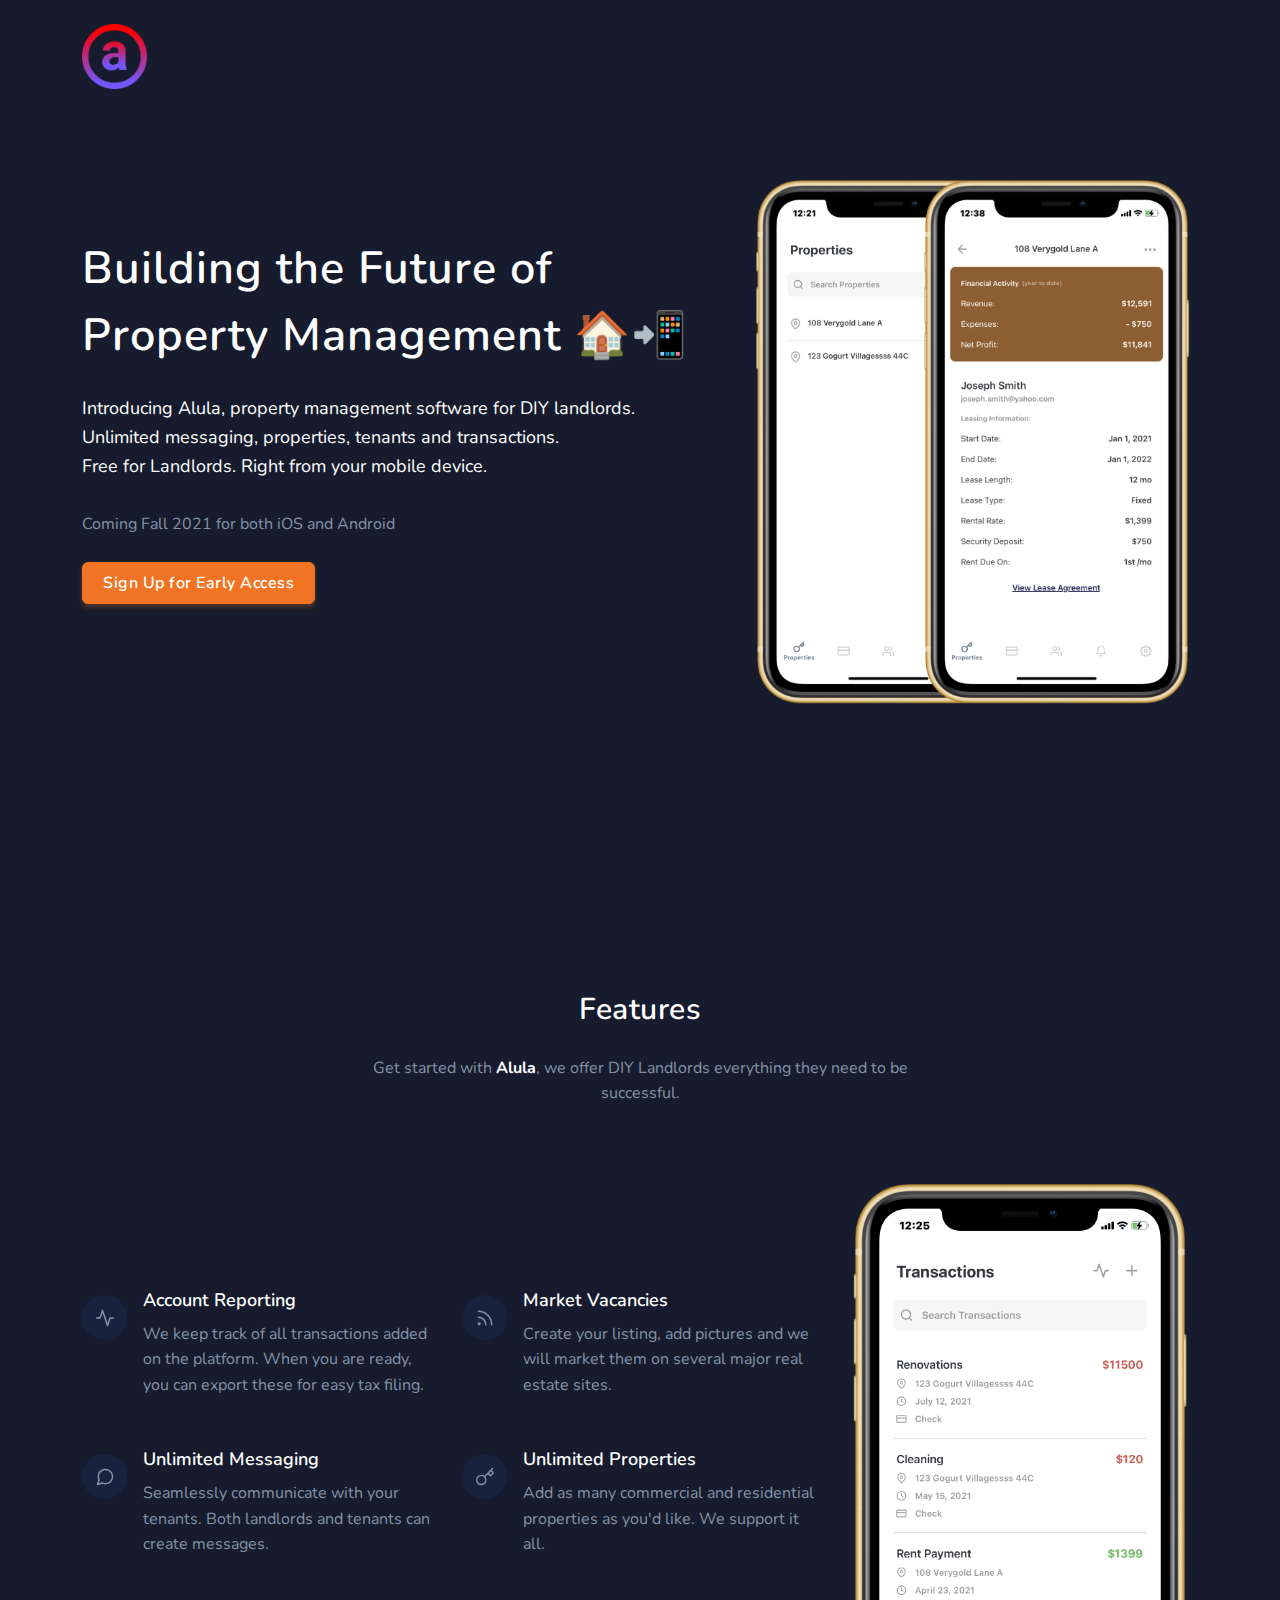
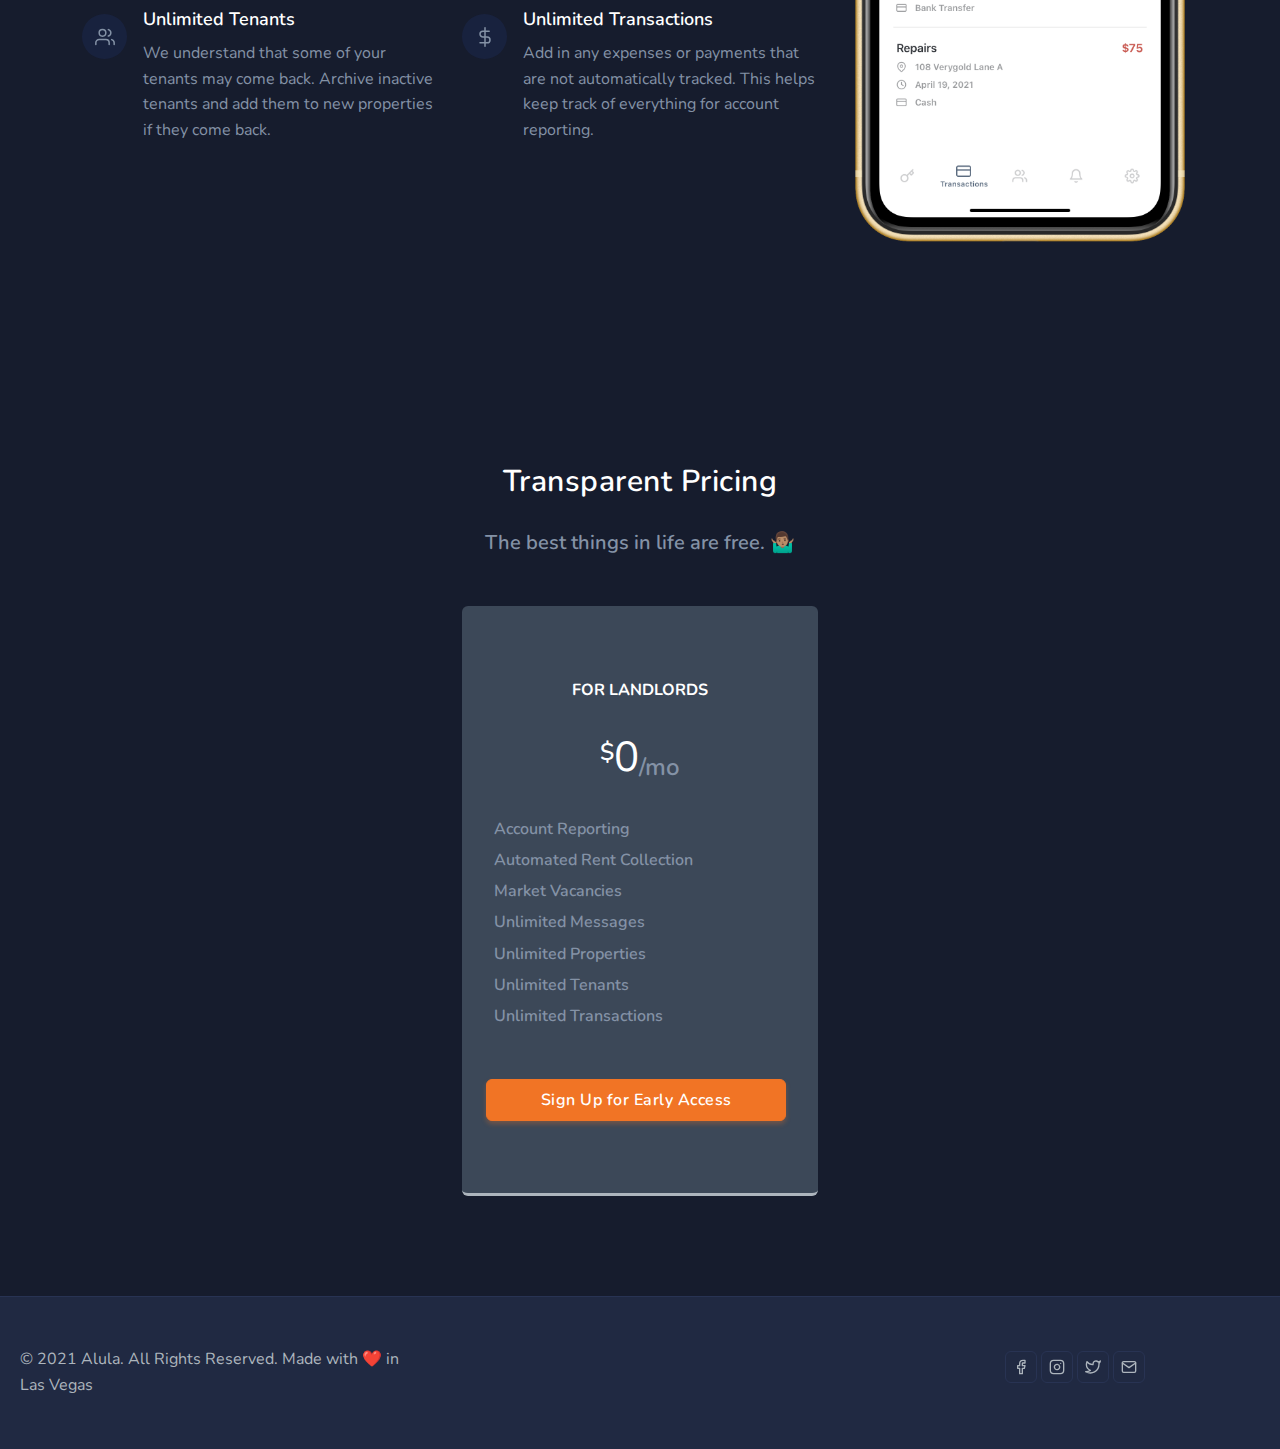
==== commit 4077550c: "spacing" ====
--- a/index.html
+++ b/index.html
@@ -1,4 +1,3 @@
-
 <!DOCTYPE html>
 <html lang="en">
 
@@ -46,7 +45,7 @@
                 <!-- Logo container-->
                 <a class="logo" href="index.html">
                     <span class="logo-dark-mode">
-                        <img src="./images/Logo_color.png" class="l-dark mt-2" height="65" alt="">
+                        <img src="./images/Logo_color.png" class="l-dark mt-4" height="65" alt="">
                     </span>
                 </a>
                 <!-- <div class="buy-button">
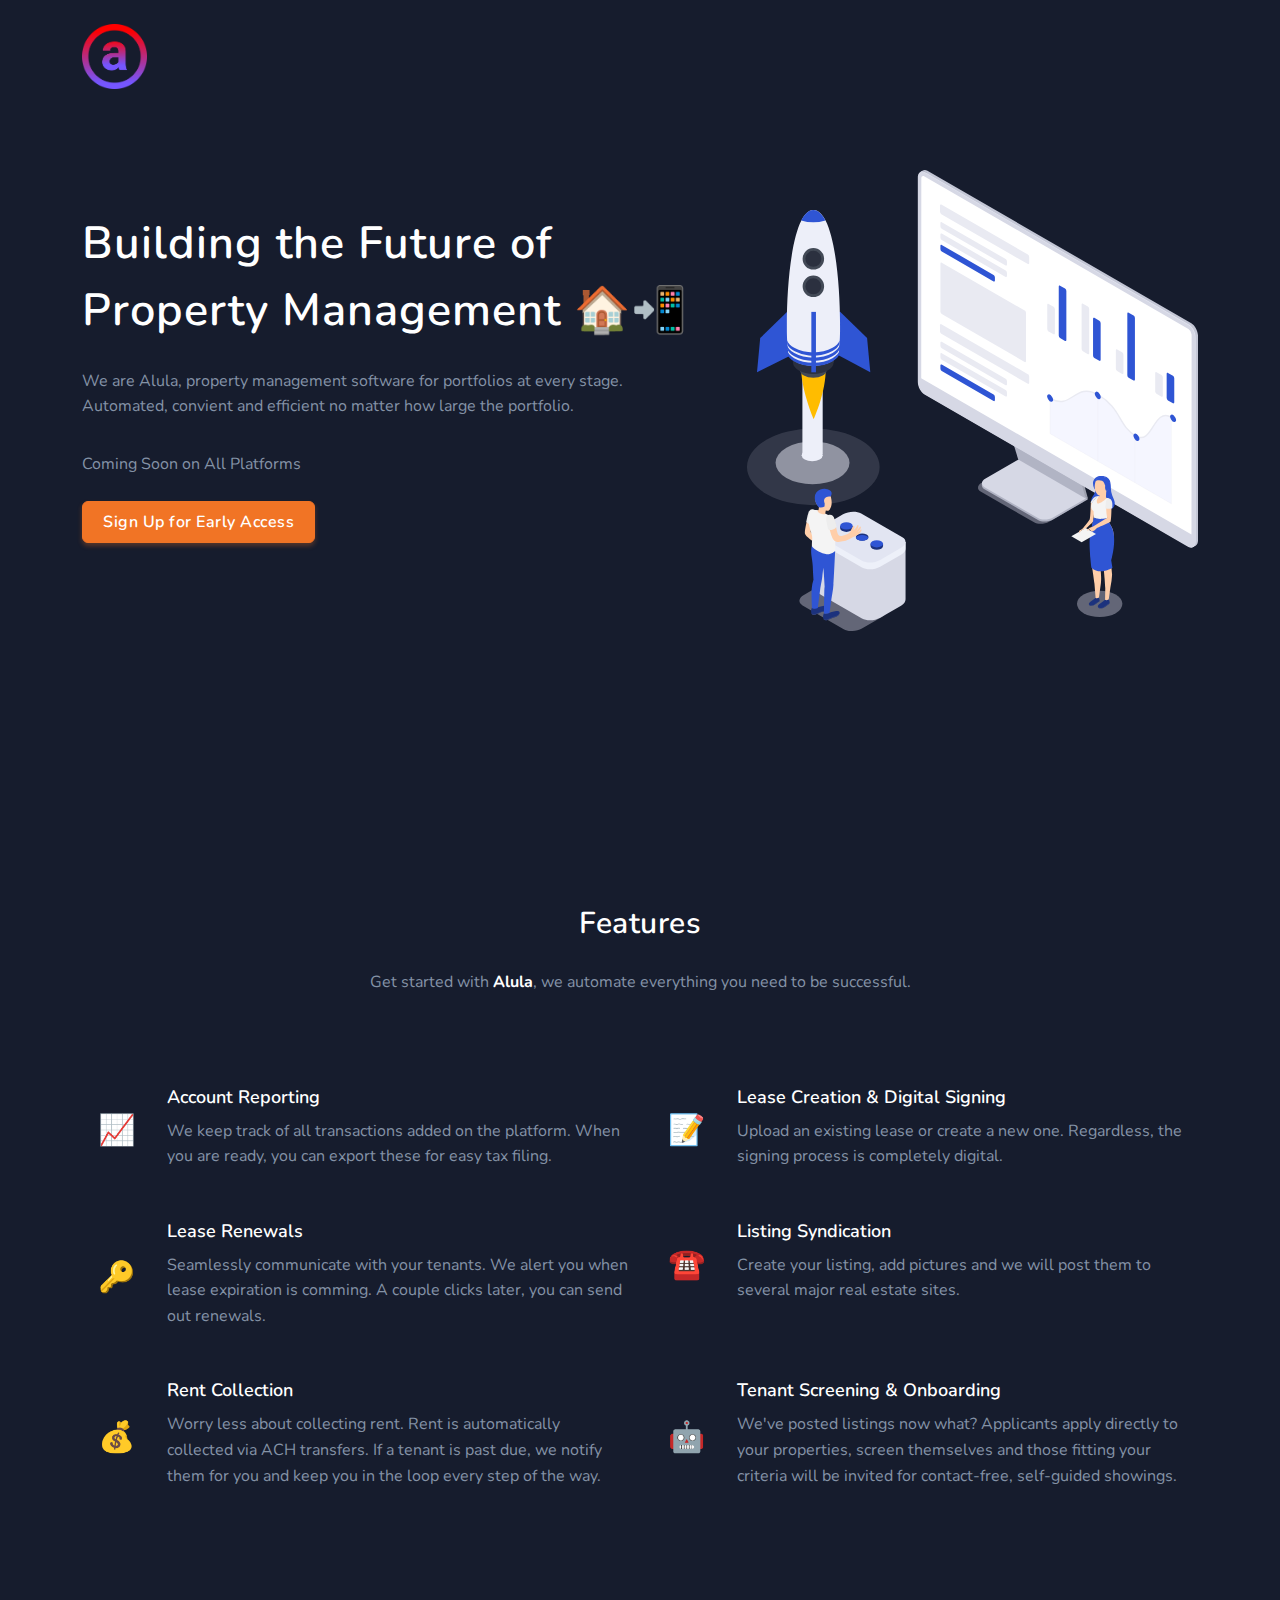
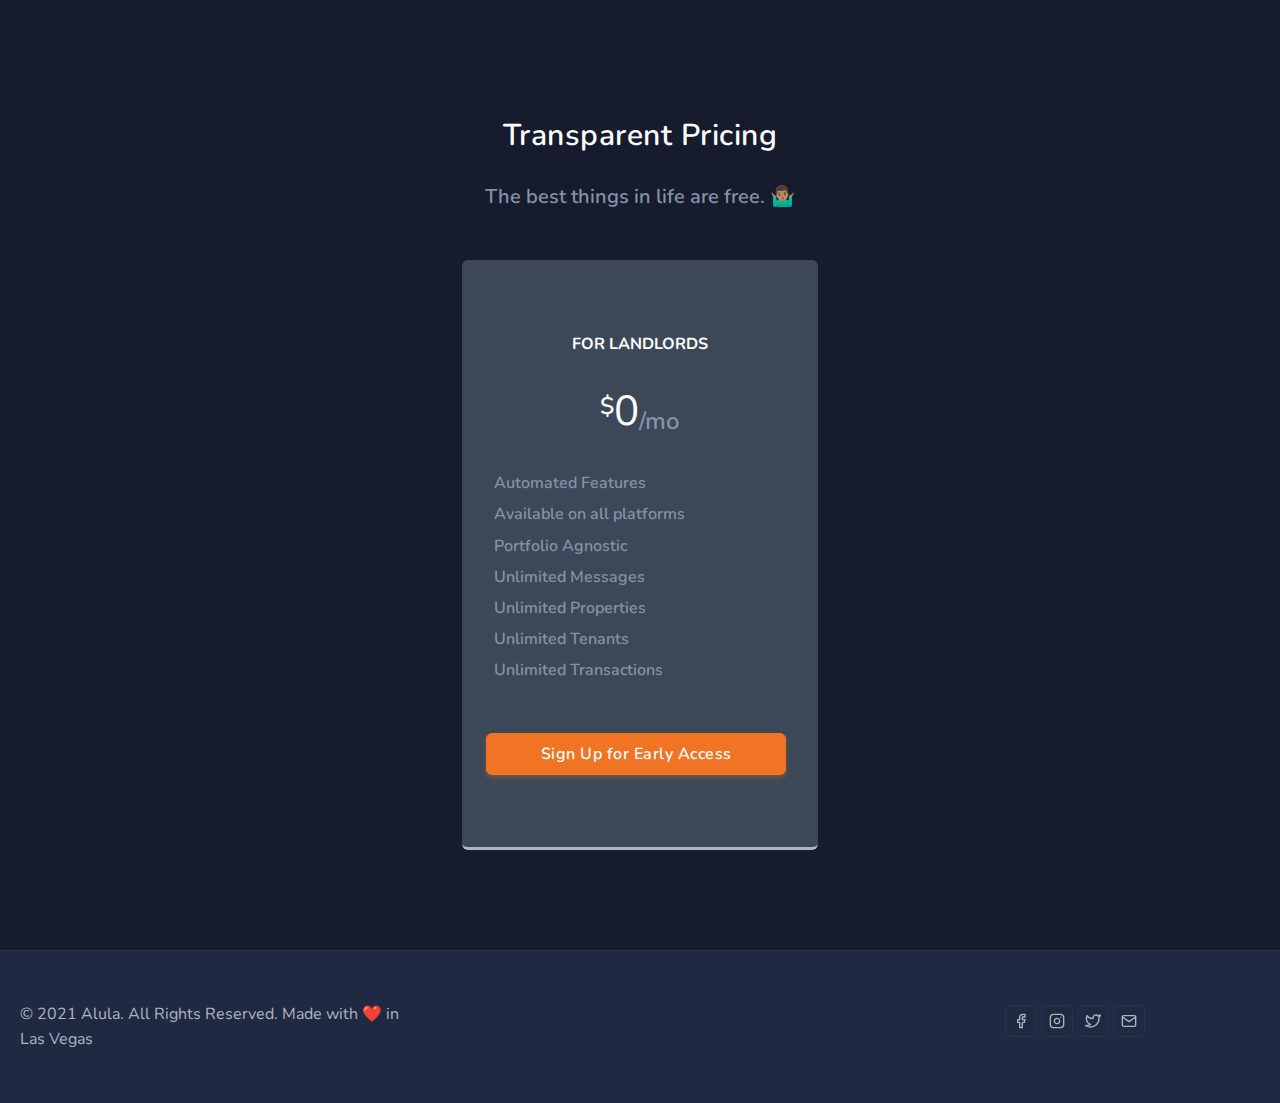
==== commit 4d7794d4: "new update to site" ====
--- a/index.html
+++ b/index.html
@@ -3,10 +3,10 @@
 
     <head>
         <meta charset="utf-8" />
-        <title>Property Management Software for DIY Landlords</title>
+        <title>Property Management Software for Every Stage</title>
         <meta name="viewport" content="width=device-width, initial-scale=1.0">
-        <meta name="description" content="Free Property Management Software for DIY Landlords" />
-        <meta name="keywords" content="Property Management, Realestate, Software, Landlord, Tenant, Mobile" />
+        <meta name="description" content="Free Property Management Software for Residential/Commercial Housing Units" />
+        <meta name="keywords" content="Property Management, Realestate, Software, Landlord, Tenant, Mobile, Web" />
         <meta name="author" content="Kane Toomer" />
         <meta name="email" content="kane@alulapm.com" />
         <meta name="website" content="https://alulapm.com" />
@@ -123,9 +123,9 @@
                     <div class="col-lg-7 col-sm-12">
                         <div class="title-heading">
                             <h1 class="heading text-white mb-4">Building the Future of Property Management 🏠📲</h1>
-                            <p class="para-desc text-white">Introducing Alula, property management software for DIY landlords. <br> Unlimited messaging, properties, tenants and transactions. <br>Free for Landlords. Right from your mobile device.</p>
+                            <p class="text-muted">We are Alula, property management software for portfolios at every stage. <br/> Automated, convient and efficient no matter how large the portfolio.</p>
                             <div class="mt-4 pt-2">
-                                <p class="text-muted">Coming Fall 2021 for both iOS and Android</p>
+                                <p class="text-muted">Coming Soon on All Platforms</p>
                                 <a href="https://ul243oj69zu.typeform.com/to/nl8IbrWs" class="btn btn-warning my-2 mb-5 me-2">Sign Up for Early Access</a>
                                 <!-- <p class="text-white">For DIY Landlords, Download Alula:</p>
                                 <a href="javascript:void(0)" class="btn btn-outline-light my-2 mb-5 me-2"><i class="uil uil-apple"></i> App Store</a>
@@ -135,7 +135,7 @@
                     </div><!--end col-->
 
                     <div class="col-lg-5 col-md-6 col-12">
-                        <img src="./images/MockUpGroup.png" alt="" class="img-fluid">
+                        <img src="./images/Startup_SVG.svg" alt="" class="img-fluid">
                     </div><!--end col-->
                 </div><!--end row-->
             </div> <!--end container-->
@@ -156,20 +156,20 @@
                     <div class="col-12 text-center">
                         <div class="section-title mb-4 pb-2">
                             <h4 class="title text-white mb-4">Features</h4>
-                            <p class="text-muted para-desc mb-0 mx-auto">Get started with <span class="text-white fw-bold">Alula</span>, we offer DIY Landlords everything they need to be successful.</p>
+                            <p class="text-muted para-desc mb-0 mx-auto">Get started with <span class="text-white fw-bold">Alula</span>, we automate everything you need to be successful.</p>
                         </div>
                     </div><!--end col-->
                 </div><!--end row-->
 
                 <div class="row justify-content-center align-items-center">
-                    <div class="col-lg-8 col-md-8">
+                    <div class="col-lg-12 col-md-8">
                         <div class="row mt-4 pt-2">
 
                             <!-- Account Reporting -->
                             <div class="col-md-6 col-12">
                                 <div class="d-flex features pt-4 pb-4">
-                                    <div class="icon text-center rounded-circle text-primary me-3 mt-2">
-                                        <i data-feather="activity" class="fea icon-ex-md text-muted"></i>
+                                    <div class="d-flex justify-content-center align-items-center rounded-circle me-3 mt-2">
+                                        <h3 class="m-3">📈</h3>
                                     </div>
                                     <div class="flex-1">
                                         <h4 class="title text-white">Account Reporting</h4>
@@ -177,73 +177,77 @@
                                     </div>
                                 </div>
                             </div><!--end col-->
-                            
-                            <!-- Marketing Vacancies -->
-                            <div class="col-md-6 col-12">
-                                <div class="d-flex features pt-4 pb-4">
-                                    <div class="icon text-center rounded-circle text-primary me-3 mt-2">
-                                        <i data-feather="rss" class="fea icon-ex-md text-muted"></i>
-                                    </div>
-                                    <div class="flex-1">
-                                        <h4 class="title text-white">Market Vacancies</h4>
-                                        <p class="text-muted para mb-0">Create your listing, add pictures and we will market them on several major real estate sites.</p>
+                        
+                            <!-- Lease Creation & Signing -->
+                            <div class="col-md-6 col-12">
+                                <div class="d-flex features pt-4 pb-4">
+                                    <div class="d-flex justify-content-center align-items-center rounded-circle me-3 mt-2">
+                                        <h3 class="m-3">📝</h3>
+                                    </div>
+                                    <div class="flex-1">
+                                        <h4 class="title text-white">Lease Creation & Digital Signing</h4>
+                                        <p class="text-muted para mb-0">Upload an existing lease or create a new one. Regardless, the signing process is completely digital.</p>
+                                    </div>
+                                </div>
+                            </div><!--end col-->
+
+                            <!-- Lease Renewals -->
+                            <div class="col-md-6 col-12">
+                                <div class="d-flex features pt-4 pb-4">
+                                    <div class="d-flex justify-content-center align-items-center rounded-circle me-3 mt-2">
+                                        <h3 class="m-3">🔑</h3>
+                                    </div>
+                                    <div class="flex-1">
+                                        <h4 class="title text-white">Lease Renewals</h4>
+                                        <p class="text-muted para mb-0">Seamlessly communicate with your tenants. We alert you when lease expiration is comming. A couple clicks later, you can send out renewals.</p>
+                                    </div>
+                                </div>
+                            </div><!--end col-->
+
+                            <!-- Listing Syndication -->
+                            <div class="col-md-6 col-12">
+                                <div class="d-flex features pt-4 pb-4">
+                                    <div class="d-flex justify-content-center align-items-center rounded-circle me-3 mt-2">
+                                        <h3 class="m-3">☎️</h3>
+                                    </div>
+                                    <div class="flex-1">
+                                        <h4 class="title text-white">Listing Syndication</h4>
+                                        <p class="text-muted para mb-0">Create your listing, add pictures and we will post them to several major real estate sites.</p>
+                                    </div>
+                                </div>
+                            </div>
+
+                            <!-- Rent Collection -->
+                            <div class="col-md-6 col-12">
+                                <div class="d-flex features pt-4 pb-4">
+                                    <div class="d-flex justify-content-center align-items-center rounded-circle me-3 mt-2">
+                                        <h3 class="m-3">💰</h3>
+                                    </div>
+                                    <div class="flex-1">
+                                        <h4 class="title text-white">Rent Collection</h4>
+                                        <p class="text-muted para mb-0">Worry less about collecting rent. Rent is automatically collected via ACH transfers. If a tenant is past due, we notify them for you and keep you in the loop every step of the way.</p>
                                     </div>
                                 </div>
                             </div>
                             
-                            <div class="col-md-6 col-12">
-                                <div class="d-flex features pt-4 pb-4">
-                                    <div class="icon text-center rounded-circle text-primary me-3 mt-2">
-                                        <i data-feather="message-circle" class="fea icon-ex-md text-muted"></i>
-                                    </div>
-                                    <div class="flex-1">
-                                        <h4 class="title text-white">Unlimited Messaging</h4>
-                                        <p class="text-muted para mb-0">Seamlessly communicate with your tenants. Both landlords and tenants can create messages.</p>
-                                    </div>
-                                </div>
-                            </div><!--end col-->
-                            
-                            <div class="col-md-6 col-12">
-                                <div class="d-flex features pt-4 pb-4">
-                                    <div class="icon text-center rounded-circle text-primary me-3 mt-2">
-                                        <i data-feather="key" class="fea icon-ex-md text-muted"></i>
-                                    </div>
-                                    <div class="flex-1">
-                                        <h4 class="title text-white">Unlimited Properties</h4>
-                                        <p class="text-muted para mb-0">Add as many commercial and residential properties as you'd like. We support it all.</p>
-                                    </div>
-                                </div>
-                            </div><!--end col-->
-                            
-                            <div class="col-md-6 col-12">
-                                <div class="d-flex features pt-4 pb-4">
-                                    <div class="icon text-center rounded-circle text-primary me-3 mt-2">
-                                        <i data-feather="users" class="fea icon-ex-md text-muted"></i>
-                                    </div>
-                                    <div class="flex-1">
-                                        <h4 class="title text-white">Unlimited Tenants</h4>
-                                        <p class="text-muted para mb-0">We understand that some of your tenants may come back. Archive inactive tenants and add them to new properties if they come back.</p>
-                                    </div>
-                                </div>
-                            </div><!--end col-->
-                            
-                            <div class="col-md-6 col-12">
-                                <div class="d-flex features pt-4 pb-4">
-                                    <div class="icon text-center rounded-circle text-primary me-3 mt-2">
-                                        <i data-feather="dollar-sign" class="fea icon-ex-md text-muted"></i>
-                                    </div>
-                                    <div class="flex-1">
-                                        <h4 class="title text-white">Unlimited Transactions</h4>
-                                        <p class="text-muted para mb-0">Add in any expenses or payments that are not automatically tracked. This helps keep track of everything for account reporting.</p>
+                            <!-- Tenant Screening & Onboarding -->
+                            <div class="col-md-6 col-12">
+                                <div class="d-flex features pt-4 pb-4">
+                                    <div class="d-flex justify-content-center align-items-center rounded-circle me-3 mt-2">
+                                        <h3 class="m-3">🤖</h3>
+                                    </div>
+                                    <div class="flex-1">
+                                        <h4 class="title text-white">Tenant Screening & Onboarding</h4>
+                                        <p class="text-muted para mb-0">We've posted listings now what? Applicants apply directly to your properties, screen themselves and those fitting your criteria will be invited for contact-free, self-guided showings.</p>
                                     </div>
                                 </div>
                             </div><!--end col-->
                         </div><!--end row-->
                     </div><!--end col-->
 
-                    <div class="col-lg-4 col-md-4 col-12 mt-4 pt-2 text-center text-md-end">
+                    <!-- <div class="col-lg-4 col-md-4 col-12 mt-4 pt-2 text-center text-md-end">
                         <img src="./images/transactionMockUp.png" class="img-fluid" alt="">
-                    </div><!--end col-->
+                    </div> -->
                 </div><!--end row-->
             </div><!--end container-->
         </section><!--end section-->
@@ -276,9 +280,9 @@
                                 </div>
                                 
                                 <ul class="list-unstyled mb-0 ps-0">
-                                    <li class="h6 text-muted mb-0"><span class="text-white h5 me-2"><i class="uil uil-check-circle align-middle"></i></span>Account Reporting</li>
-                                    <li class="h6 text-muted mb-0"><span class="text-white h5 me-2"><i class="uil uil-check-circle align-middle"></i></span>Automated Rent Collection</li>
-                                    <li class="h6 text-muted mb-0"><span class="text-white h5 me-2"><i class="uil uil-check-circle align-middle"></i></span>Market Vacancies</li>
+                                    <li class="h6 text-muted mb-0"><span class="text-white h5 me-2"><i class="uil uil-check-circle align-middle"></i></span>Automated Features</li>
+                                    <li class="h6 text-muted mb-0"><span class="text-white h5 me-2"><i class="uil uil-check-circle align-middle"></i></span>Available on all platforms</li>
+                                    <li class="h6 text-muted mb-0"><span class="text-white h5 me-2"><i class="uil uil-check-circle align-middle"></i></span>Portfolio Agnostic</li>
                                     <li class="h6 text-muted mb-0"><span class="text-white h5 me-2"><i class="uil uil-check-circle align-middle"></i></span>Unlimited Messages</li>
                                     <li class="h6 text-muted mb-0"><span class="text-white h5 me-2"><i class="uil uil-check-circle align-middle"></i></span>Unlimited Properties</li>
                                     <li class="h6 text-muted mb-0"><span class="text-white h5 me-2"><i class="uil uil-check-circle align-middle"></i></span>Unlimited Tenants</li>
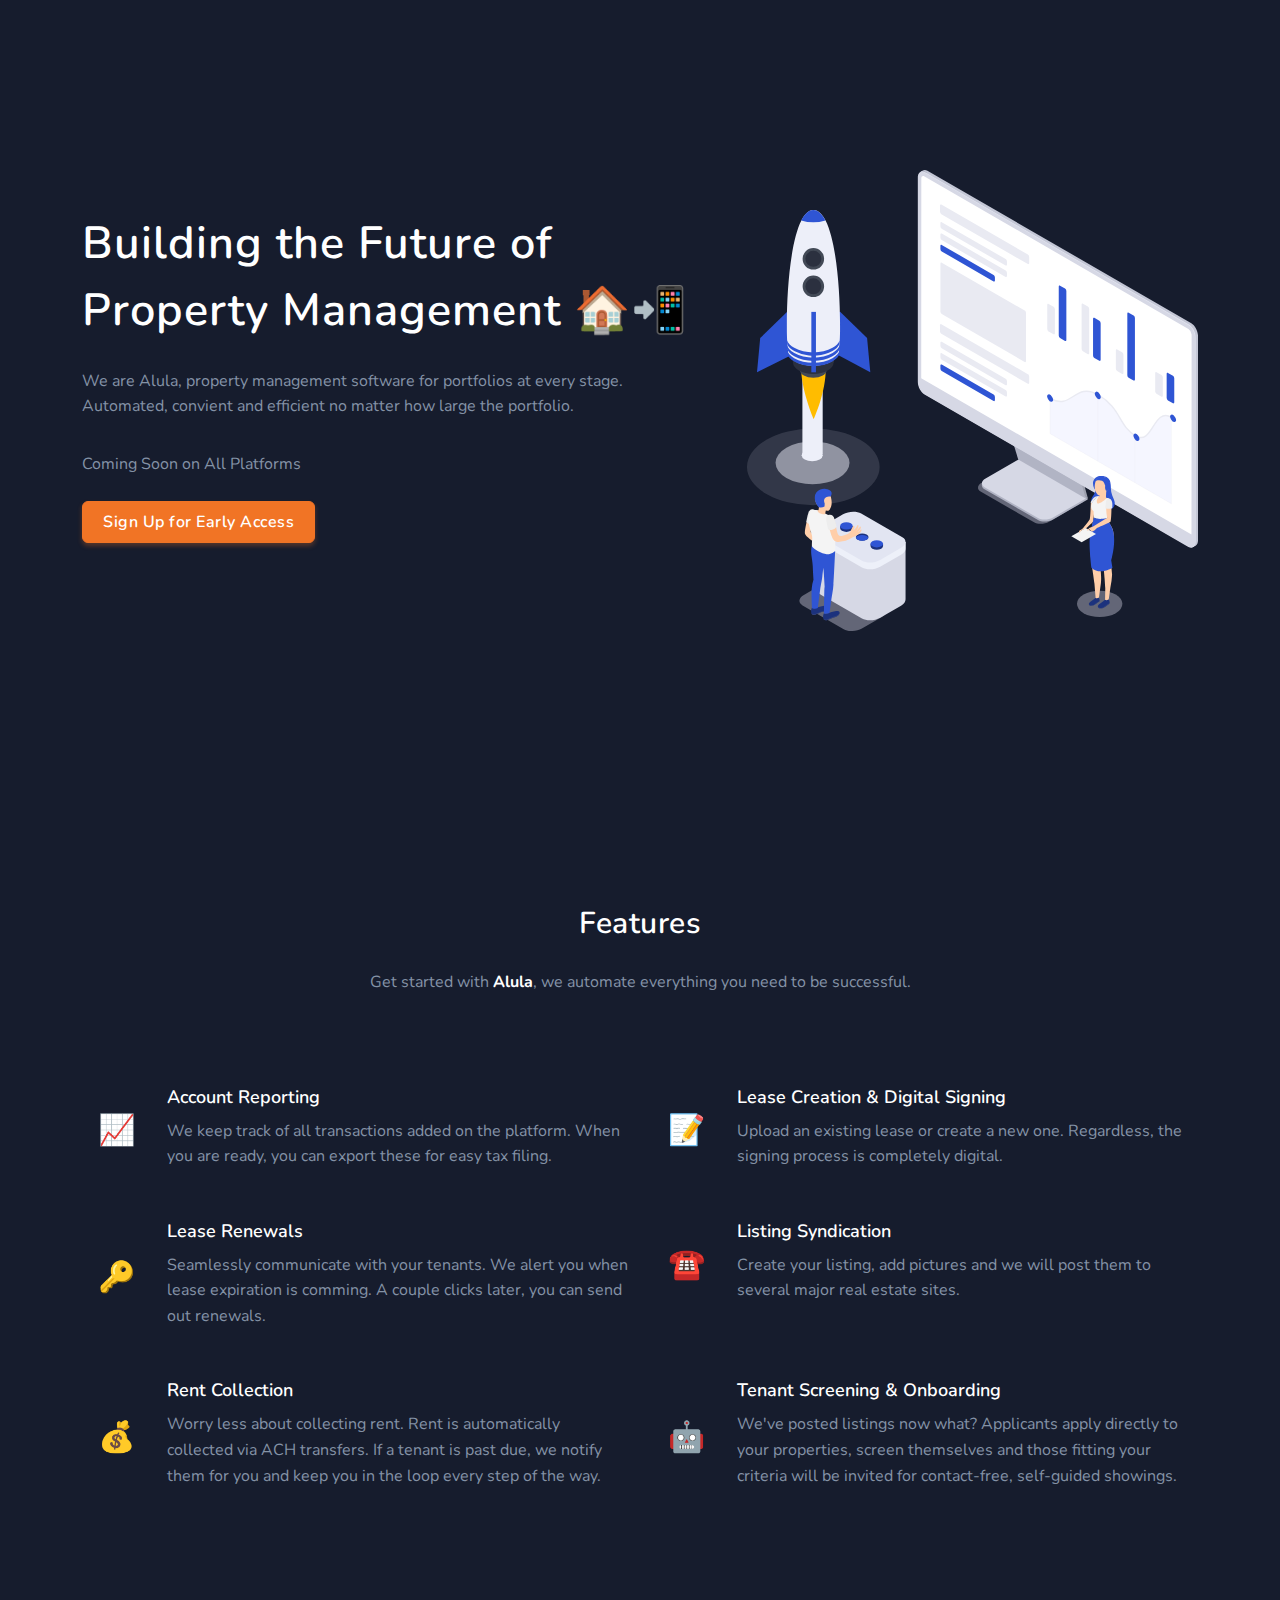
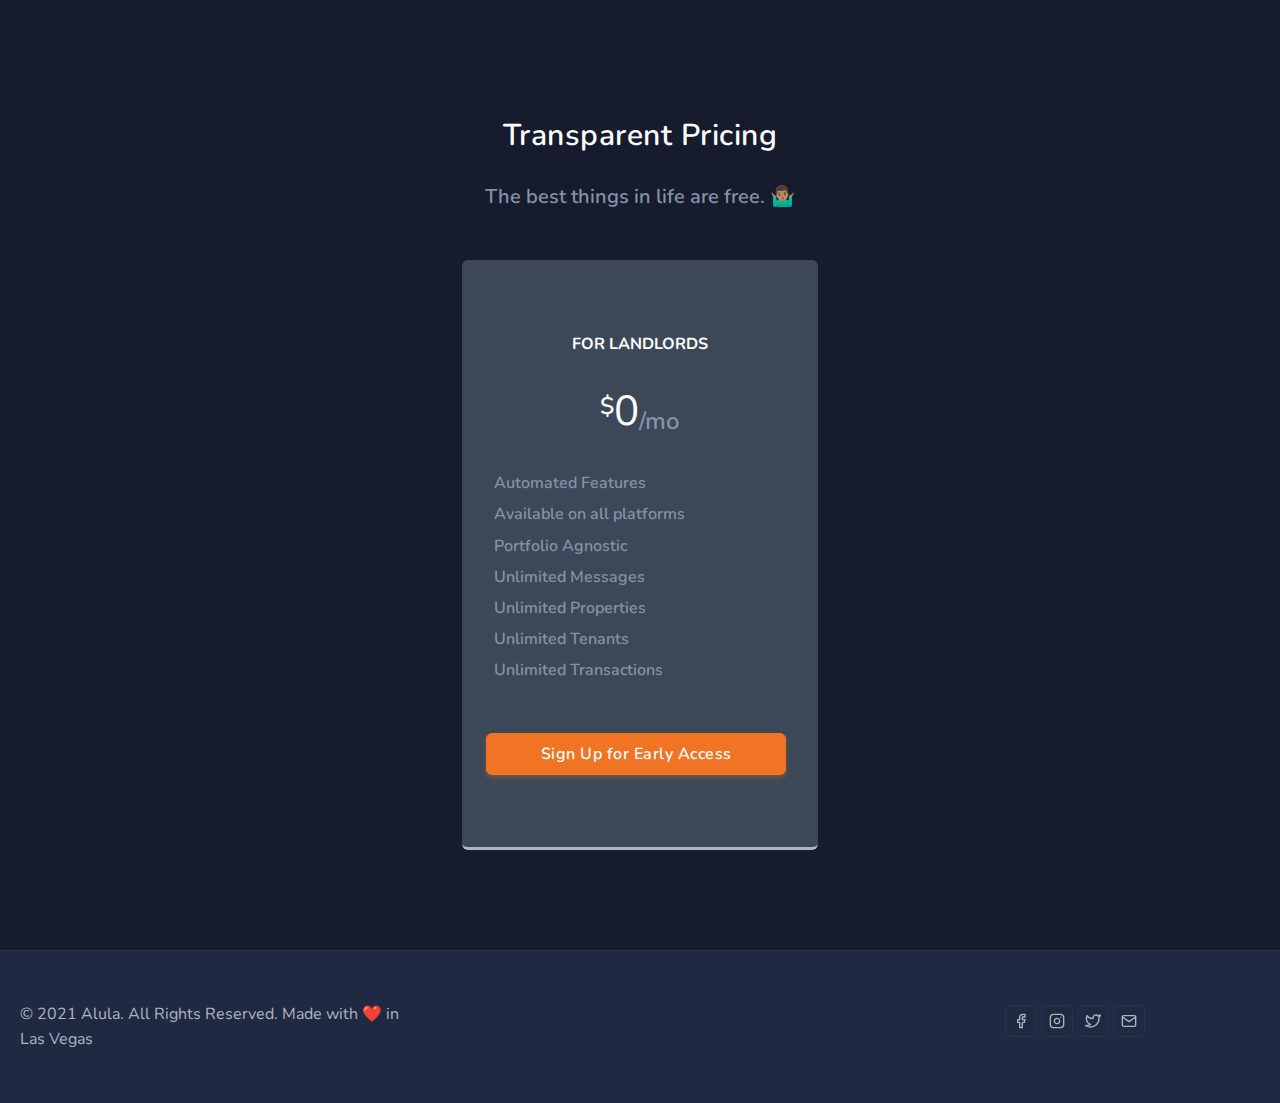
==== commit 87d796d0: "New Logo" ====
--- a/index.html
+++ b/index.html
@@ -12,7 +12,7 @@
         <meta name="website" content="https://alulapm.com" />
         <meta name="Version" content="v1.0" />
         <!-- favicon -->
-        <link rel="shortcut icon" href="./images/Logo_color.svg">
+        <link rel="shortcut icon" href="./images/favicon.ico">
         <!-- Bootstrap -->
         <link href="css/bootstrap.min.css" rel="stylesheet" type="text/css" />
         <!-- tobii css -->
@@ -45,17 +45,14 @@
                 <!-- Logo container-->
                 <a class="logo" href="index.html">
                     <span class="logo-dark-mode">
-                        <img src="./images/Logo_color.png" class="l-dark mt-4" height="65" alt="">
+                        <img src="./images/favicon.ico" class="l-dark mt-4" height="65" alt="">
                     </span>
                 </a>
-                <!-- <div class="buy-button">
+                <div class="buy-button">
                     <a href="https://ul243oj69zu.typeform.com/to/nl8IbrWs" target="_blank">
-                        <a href="javascript:void(0)" class="btn btn-primary login-btn-primary mt-2"><i class="uil uil-apple"></i> App Store</a>
-                        <a href="javascript:void(0)" class="btn btn-outline-light login-btn-light mt-2"><i class="uil uil-apple"></i> App Store</a>
-                        <a href="javascript:void(0)" class="btn btn-primary login-btn-primary mt-2"><i class="uil uil-google-play"></i> Play Store</a>
-                        <a href="javascript:void(0)" class="btn btn-outline-light login-btn-light mt-2"><i class="uil uil-google-play"></i> Play Store</a>
+                        <a href="https://ul243oj69zu.typeform.com/to/nl8IbrWs" class="btn btn-warning login-btn-primary mt-2">Sign Up for Early Access</a>
                     </a>
-                </div> -->
+                </div>
                 <!--end login button-->
                 <!-- End Logo container-->
                 <!-- <div class="menu-extras">
